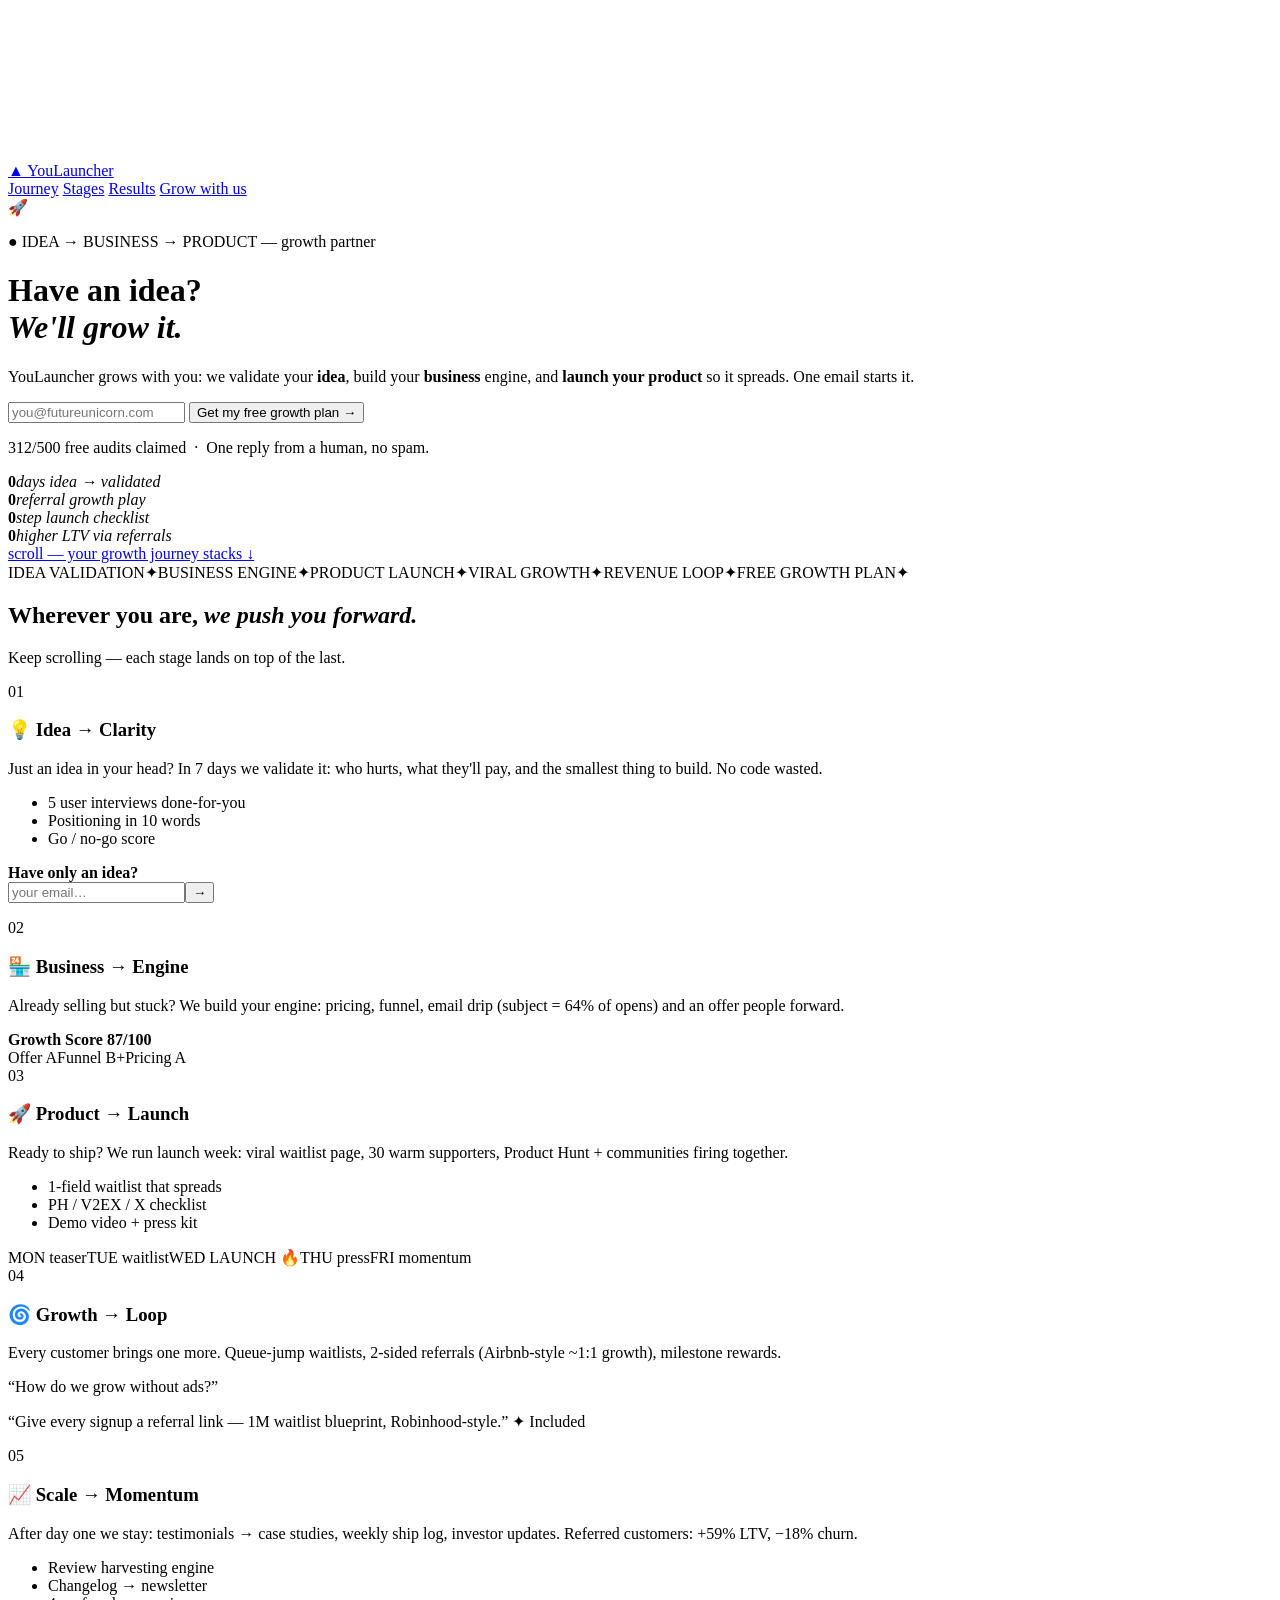
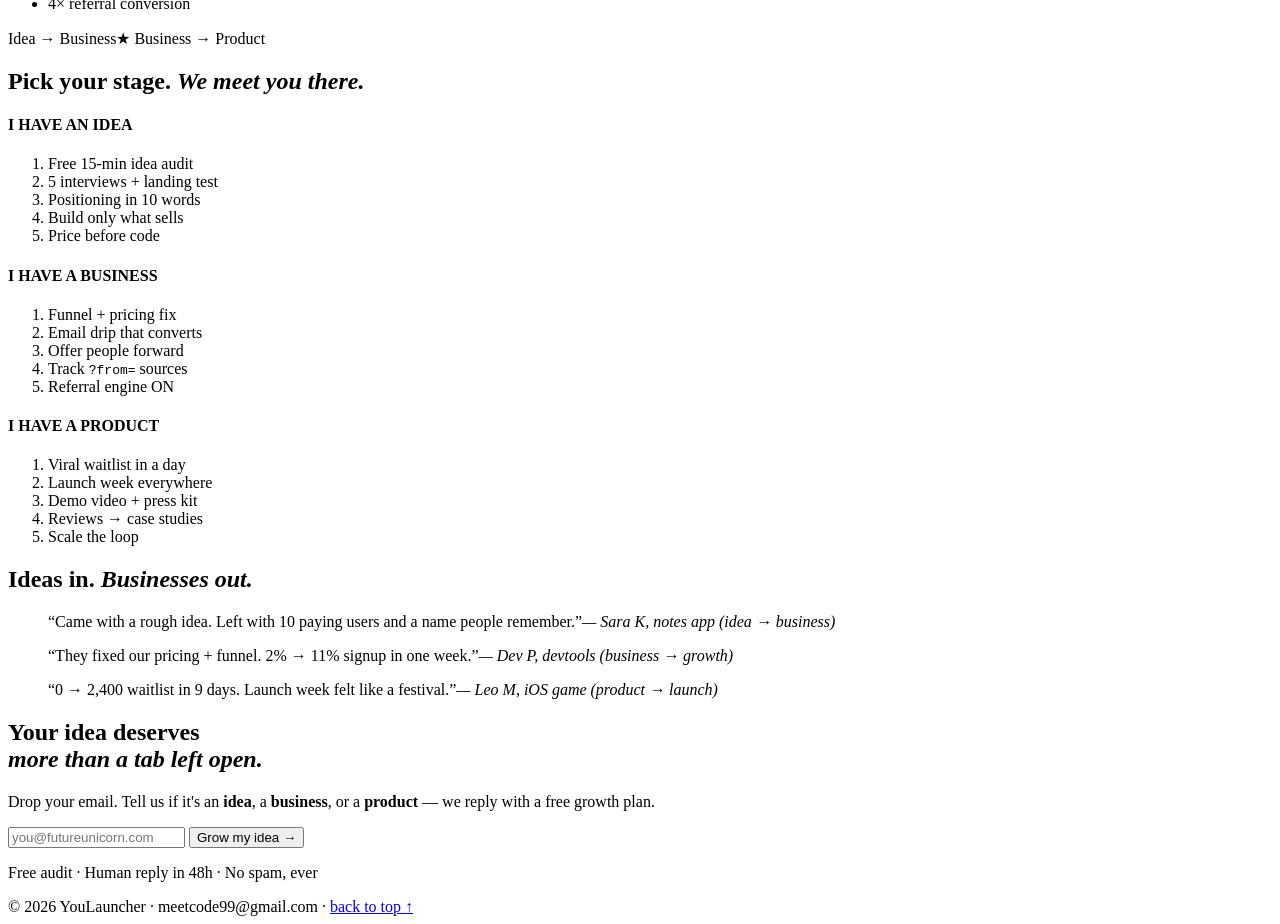
==== index.html @ 951dd576 "Add site structure: growth-partner landing (idea-business-product, stacking deck, email capture)" ====
<!DOCTYPE html>
<html lang="en">
<head>
<meta charset="UTF-8" />
<meta name="viewport" content="width=device-width, initial-scale=1.0" />
<title>YouLauncher — We Grow Ideas Into Businesses</title>
<meta name="description" content="Have an idea, a business, or a product? YouLauncher is your growth partner — we validate ideas, build business engines, and launch products that spread." />
<link rel="preconnect" href="https://fonts.googleapis.com">
<link href="https://fonts.googleapis.com/css2?family=Space+Grotesk:wght@400;500;600;700&family=Inter:wght@400;500;600&display=swap" rel="stylesheet">
<link rel="stylesheet" href="style.css" />
</head>
<body>

<div class="progress" id="progress"></div>
<div class="glow" id="glow"></div>
<canvas id="confetti"></canvas>

<!-- NAV -->
<nav id="nav">
  <a class="logo" href="#top">▲ You<span>Launcher</span></a>
  <div class="nav-links">
    <a href="#deck">Journey</a>
    <a href="#playbook">Stages</a>
    <a href="#proof">Results</a>
    <a href="#join" class="btn small">Grow with us</a>
  </div>
</nav>

<!-- HERO -->
<header class="hero" id="top">
  <div class="orbit o1"></div>
  <div class="orbit o2"></div>
  <div class="rocket" id="rocket">🚀</div>

  <p class="pill">● IDEA → BUSINESS → PRODUCT — growth partner</p>
  <h1>Have an idea?<br><em>We'll grow it.</em></h1>
  <p class="sub">YouLauncher grows with you: we validate your <b>idea</b>, build your <b>business</b> engine, and <b>launch your product</b> so it spreads. One email starts it.</p>

  <!-- EMAIL ONLY -->
  <form class="capture" data-email-form data-source="hero">
    <input type="email" name="email" placeholder="you@futureunicorn.com" required autocomplete="email" />
    <button type="submit">Get my free growth plan →</button>
  </form>
  <p class="micro"><span id="spotCount">312</span>/500 free audits claimed &nbsp;·&nbsp; One reply from a human, no spam.</p>
  <p class="form-msg" data-form-msg></p>

  <div class="stats">
    <div><b data-count="7">0</b><i>days idea → validated</i></div>
    <div><b data-count="3900" data-suffix="%">0</b><i>referral growth play</i></div>
    <div><b data-count="44">0</b><i>step launch checklist</i></div>
    <div><b data-count="59" data-suffix="%">0</b><i>higher LTV via referrals</i></div>
  </div>
  <a href="#deck" class="scroll-hint">scroll — your growth journey stacks ↓</a>
</header>

<!-- MARQUEE -->
<div class="marquee"><div class="track" id="marqueeTrack">
  <span>IDEA VALIDATION</span><span>✦</span><span>BUSINESS ENGINE</span><span>✦</span><span>PRODUCT LAUNCH</span><span>✦</span><span>VIRAL GROWTH</span><span>✦</span><span>REVENUE LOOP</span><span>✦</span><span>FREE GROWTH PLAN</span><span>✦</span>
</div></div>

<!-- STACKING DECK -->
<main class="deck-wrap" id="deck">
  <h2 class="section-title">Wherever you are, <em>we push you forward.</em></h2>
  <p class="section-sub">Keep scrolling — each stage lands on top of the last.</p>

  <section class="deck">

    <article class="card c1">
      <span class="num">01</span>
      <div><h3>💡 Idea → Clarity</h3>
      <p>Just an idea in your head? In 7 days we validate it: who hurts, what they'll pay, and the smallest thing to build. No code wasted.</p>
      <ul><li>5 user interviews done-for-you</li><li>Positioning in 10 words</li><li>Go / no-go score</li></ul></div>
      <div class="demo mini-form"><b>Have only an idea?</b><form data-email-form data-source="card-idea"><input type="email" placeholder="your email…" required><button>→</button></form><p data-form-msg></p></div>
    </article>

    <article class="card c2">
      <span class="num">02</span>
      <div><h3>🏪 Business → Engine</h3>
      <p>Already selling but stuck? We build your engine: pricing, funnel, email drip (subject = 64% of opens) and an offer people forward.</p>
      <div class="scorebar"><div class="fill" data-score="87"></div><b>Growth Score 87/100</b></div></div>
      <div class="tagrow"><span>Offer A</span><span>Funnel B+</span><span>Pricing A</span></div>
    </article>

    <article class="card c3">
      <span class="num">03</span>
      <div><h3>🚀 Product → Launch</h3>
      <p>Ready to ship? We run launch week: viral waitlist page, 30 warm supporters, Product Hunt + communities firing together.</p>
      <ul><li>1-field waitlist that spreads</li><li>PH / V2EX / X checklist</li><li>Demo video + press kit</li></ul></div>
      <div class="cal"><span>MON teaser</span><span>TUE waitlist</span><span class="hot">WED LAUNCH 🔥</span><span>THU press</span><span>FRI momentum</span></div>
    </article>

    <article class="card c4">
      <span class="num">04</span>
      <div><h3>🌀 Growth → Loop</h3>
      <p>Every customer brings one more. Queue-jump waitlists, 2-sided referrals (Airbnb-style ~1:1 growth), milestone rewards.</p>
      <div class="chat"><p class="q">“How do we grow without ads?”</p><p class="a">“Give every signup a referral link — 1M waitlist blueprint, Robinhood-style.” ✦ Included</p></div></div>
    </article>

    <article class="card c5">
      <span class="num">05</span>
      <div><h3>📈 Scale → Momentum</h3>
      <p>After day one we stay: testimonials → case studies, weekly ship log, investor updates. Referred customers: +59% LTV, −18% churn.</p>
      <ul><li>Review harvesting engine</li><li>Changelog → newsletter</li><li>4× referral conversion</li></ul></div>
      <div class="badges"><span>Idea → Business</span><span>★ Business → Product</span></div>
    </article>

  </section>
</main>

<!-- PLAYBOOK -->
<section class="playbook" id="playbook">
  <h2 class="section-title">Pick your stage. <em>We meet you there.</em></h2>
  <div class="cols">
    <div class="col reveal"><h4>I HAVE AN IDEA</h4><ol><li>Free 15-min idea audit</li><li>5 interviews + landing test</li><li>Positioning in 10 words</li><li>Build only what sells</li><li>Price before code</li></ol></div>
    <div class="col reveal"><h4>I HAVE A BUSINESS</h4><ol><li>Funnel + pricing fix</li><li>Email drip that converts</li><li>Offer people forward</li><li>Track <code>?from=</code> sources</li><li>Referral engine ON</li></ol></div>
    <div class="col reveal"><h4>I HAVE A PRODUCT</h4><ol><li>Viral waitlist in a day</li><li>Launch week everywhere</li><li>Demo video + press kit</li><li>Reviews → case studies</li><li>Scale the loop</li></ol></div>
  </div>
</section>

<!-- PROOF -->
<section class="proof" id="proof">
  <h2 class="section-title">Ideas in. <em>Businesses out.</em></h2>
  <div class="quotes">
    <blockquote class="reveal">“Came with a rough idea. Left with 10 paying users and a name people remember.”<cite>— Sara K, notes app (idea → business)</cite></blockquote>
    <blockquote class="reveal">“They fixed our pricing + funnel. 2% → 11% signup in one week.”<cite>— Dev P, devtools (business → growth)</cite></blockquote>
    <blockquote class="reveal">“0 → 2,400 waitlist in 9 days. Launch week felt like a festival.”<cite>— Leo M, iOS game (product → launch)</cite></blockquote>
  </div>
</section>

<!-- FINAL CTA : EMAIL ONLY -->
<section class="final" id="join">
  <div class="final-card">
    <h2>Your idea deserves<br><em>more than a tab left open.</em></h2>
    <p>Drop your email. Tell us if it's an <b>idea</b>, a <b>business</b>, or a <b>product</b> — we reply with a free growth plan.</p>
    <form class="capture big" data-email-form data-source="final">
      <input type="email" name="email" placeholder="you@futureunicorn.com" required autocomplete="email" />
      <button type="submit">Grow my idea →</button>
    </form>
    <p class="form-msg" data-form-msg></p>
    <p class="micro">Free audit · Human reply in 48h · No spam, ever</p>
    <div class="refbox" id="refbox" hidden>
      <p>🎉 You're <b id="refPos">#313</b> in line. Skip ahead:</p>
      <code id="refLink">youlauncher.github.io/?ref=you</code>
      <button id="copyRef" type="button">Copy referral link</button>
    </div>
  </div>
  <footer>© 2026 YouLauncher · meetcode99@gmail.com · <a href="#top">back to top ↑</a></footer>
</section>

<script src="script.js"></script>
</body>
</html>
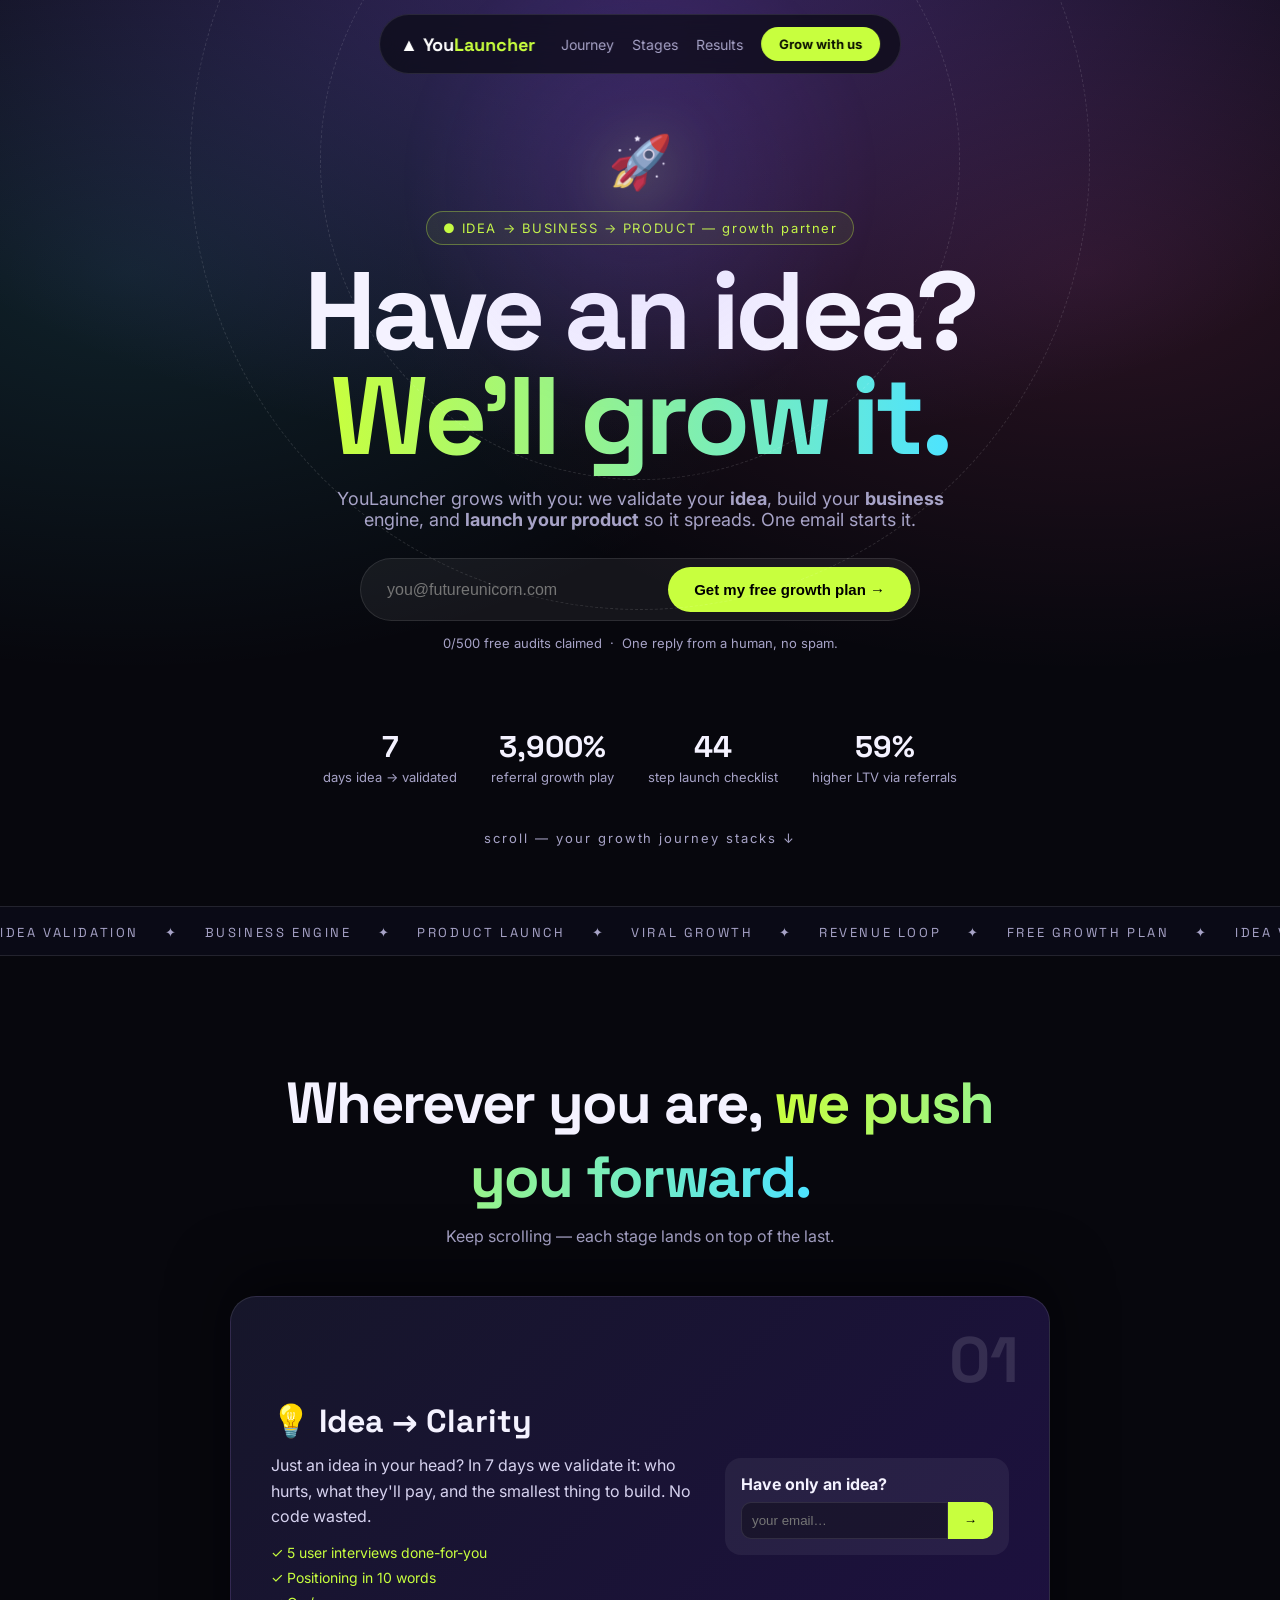
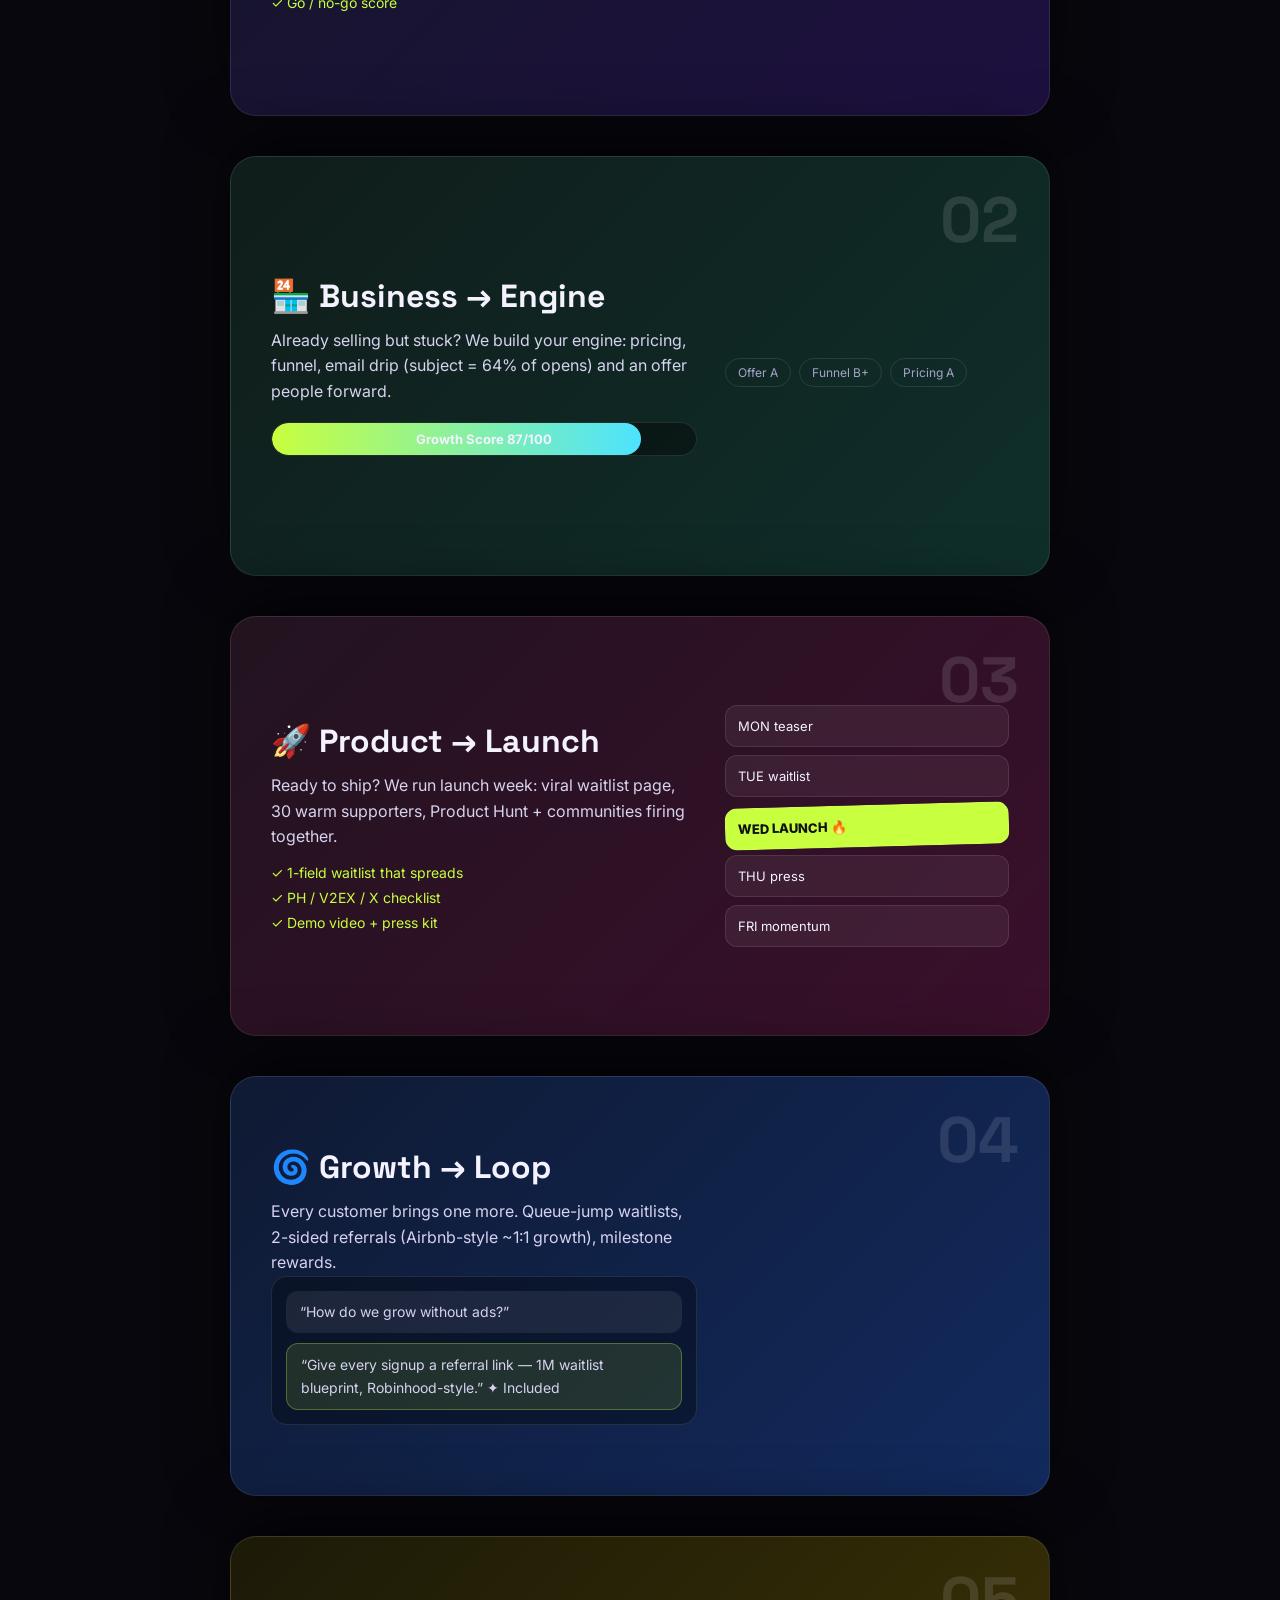
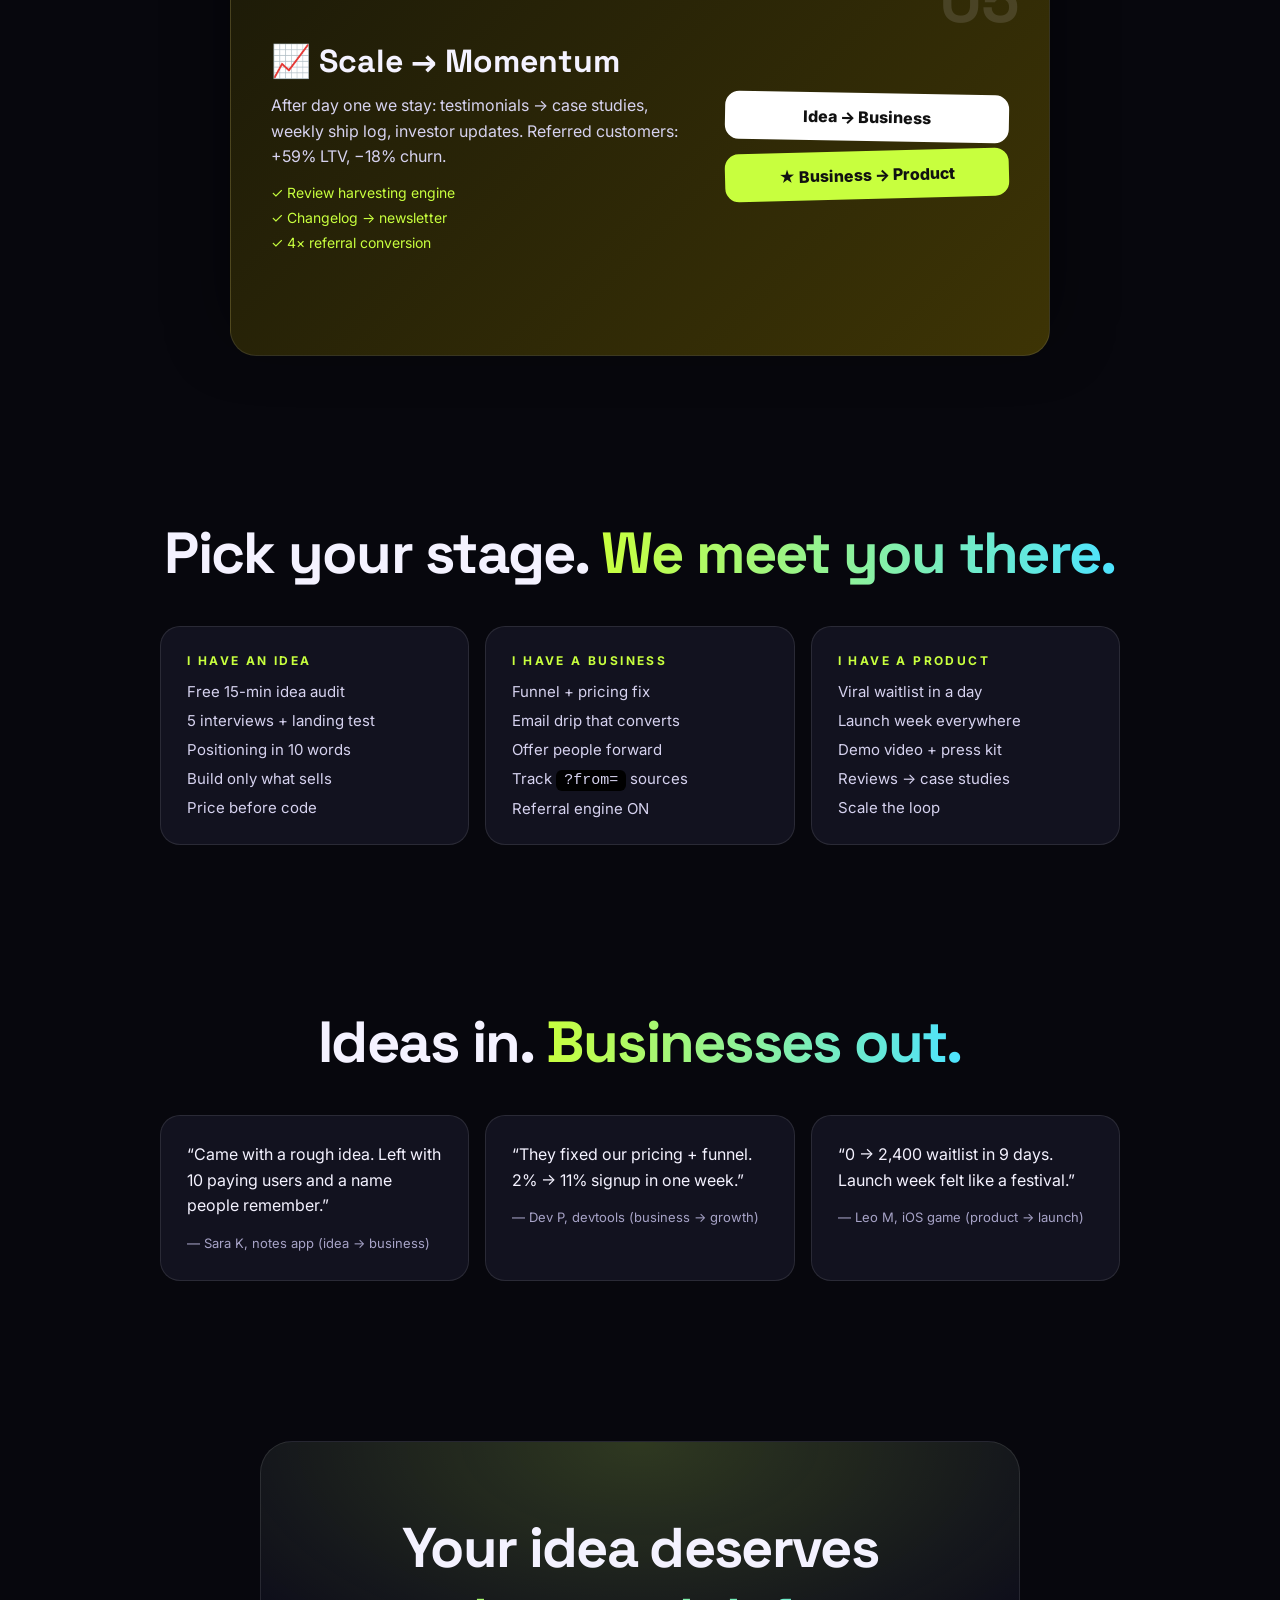
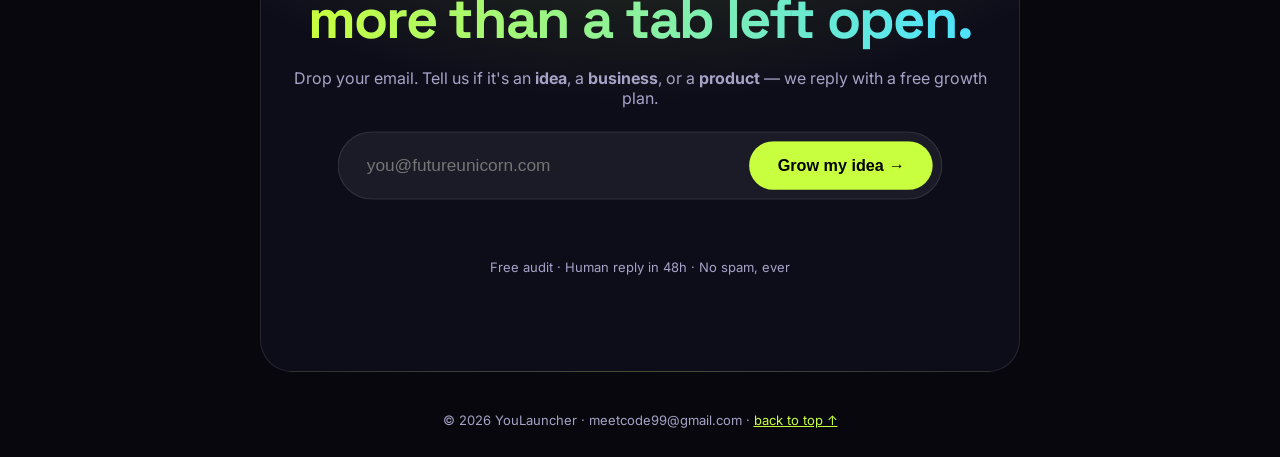
==== commit 83a3661d: "Zero the counter placeholders in markup" ====
--- a/index.html
+++ b/index.html
@@ -41,7 +41,7 @@
     <input type="email" name="email" placeholder="you@futureunicorn.com" required autocomplete="email" />
     <button type="submit">Get my free growth plan →</button>
   </form>
-  <p class="micro"><span id="spotCount">312</span>/500 free audits claimed &nbsp;·&nbsp; One reply from a human, no spam.</p>
+  <p class="micro"><span id="spotCount">0</span>/500 free audits claimed &nbsp;·&nbsp; One reply from a human, no spam.</p>
   <p class="form-msg" data-form-msg></p>
 
   <div class="stats">
@@ -139,7 +139,7 @@
     <p class="form-msg" data-form-msg></p>
     <p class="micro">Free audit · Human reply in 48h · No spam, ever</p>
     <div class="refbox" id="refbox" hidden>
-      <p>🎉 You're <b id="refPos">#313</b> in line. Skip ahead:</p>
+      <p>🎉 You're <b id="refPos">#1</b> in line. Skip ahead:</p>
       <code id="refLink">youlauncher.github.io/?ref=you</code>
       <button id="copyRef" type="button">Copy referral link</button>
     </div>
--- a/style.css
+++ b/style.css
@@ -0,0 +1,127 @@
+:root{
+  --bg:#07070d; --bg2:#0d0d1a; --card:#12121f;
+  --ink:#f4f2ff; --mut:#a7a3c7;
+  --lime:#c8ff3e; --vio:#8b5cf6; --pink:#ff5ca8; --cyan:#4de3ff;
+  --line:rgba(255,255,255,.1);
+  --r:26px;
+}
+*{margin:0;padding:0;box-sizing:border-box}
+html{scroll-behavior:smooth}
+body{background:var(--bg);color:var(--ink);font-family:Inter,system-ui,sans-serif;overflow-x:hidden}
+h1,h2,h3,.logo{font-family:"Space Grotesk",sans-serif}
+em{font-style:normal;background:linear-gradient(90deg,var(--lime),var(--cyan));-webkit-background-clip:text;background-clip:text;color:transparent}
+
+/* progress + glow + confetti */
+.progress{position:fixed;top:0;left:0;height:3px;width:0;background:linear-gradient(90deg,var(--lime),var(--cyan),var(--pink));z-index:99}
+.glow{position:fixed;width:520px;height:520px;border-radius:50%;pointer-events:none;z-index:1;
+  background:radial-gradient(circle,rgba(139,92,246,.16),transparent 65%);transform:translate(-50%,-50%);left:50%;top:20%}
+#confetti{position:fixed;inset:0;pointer-events:none;z-index:98}
+
+/* nav */
+nav{position:fixed;top:14px;left:50%;transform:translateX(-50%);z-index:50;display:flex;gap:26px;align-items:center;
+  padding:12px 20px;background:rgba(10,10,20,.72);border:1px solid var(--line);border-radius:100px;backdrop-filter:blur(14px)}
+.logo{color:#fff;text-decoration:none;font-weight:700;font-size:18px}.logo span{color:var(--lime)}
+.nav-links{display:flex;gap:18px;align-items:center}
+.nav-links a{color:var(--mut);text-decoration:none;font-size:14px}.nav-links a:hover{color:#fff}
+.btn{background:var(--lime);color:#0a0f00!important;font-weight:700;padding:9px 18px;border-radius:100px;text-decoration:none}
+.btn.small{font-size:13px}
+
+/* hero */
+.hero{min-height:100vh;display:flex;flex-direction:column;align-items:center;justify-content:center;text-align:center;
+  padding:130px 22px 60px;position:relative;
+  background:radial-gradient(900px 500px at 50% -5%,rgba(139,92,246,.35),transparent),
+             radial-gradient(700px 400px at 85% 30%,rgba(255,92,168,.14),transparent),
+             radial-gradient(700px 400px at 10% 30%,rgba(77,227,255,.12),transparent)}
+.orbit{position:absolute;border:1px dashed rgba(255,255,255,.12);border-radius:50%;animation:spin 30s linear infinite}
+.o1{width:640px;height:640px;top:-160px}.o2{width:900px;height:900px;top:-290px;animation-duration:55s}
+@keyframes spin{to{transform:rotate(360deg)}}
+.rocket{font-size:52px;animation:float 3.2s ease-in-out infinite;filter:drop-shadow(0 10px 30px rgba(200,255,62,.4))}
+@keyframes float{50%{transform:translateY(-18px) rotate(-8deg)}}
+.pill{margin:18px 0 14px;font-size:13px;letter-spacing:.12em;color:var(--lime);border:1px solid rgba(200,255,62,.35);
+  padding:8px 16px;border-radius:100px;background:rgba(200,255,62,.07)}
+h1{font-size:clamp(52px,9vw,110px);line-height:.95;letter-spacing:-.04em}
+.sub{max-width:620px;color:var(--mut);font-size:18px;margin:20px 0 28px}
+
+/* email capture */
+.capture{display:flex;gap:8px;background:rgba(255,255,255,.06);border:1px solid var(--line);padding:8px;border-radius:100px;width:min(560px,94vw)}
+.capture input{flex:1;background:transparent;border:0;outline:0;color:#fff;font-size:16px;padding:12px 18px;min-width:0}
+.capture button{background:var(--lime);border:0;border-radius:100px;padding:14px 26px;font-weight:800;font-size:15px;cursor:pointer;transition:.2s;white-space:nowrap}
+.capture button:hover{transform:translateY(-2px) scale(1.02);box-shadow:0 12px 40px rgba(200,255,62,.35)}
+.capture.big{transform:scale(1.08)}
+.micro{color:var(--mut);font-size:13px;margin-top:14px}
+.form-msg{min-height:22px;font-size:14px;margin-top:10px;color:var(--lime)}
+.form-msg.err{color:#ff7b7b}
+
+.stats{display:flex;gap:34px;margin-top:44px;flex-wrap:wrap;justify-content:center}
+.stats b{display:block;font-size:30px;font-family:"Space Grotesk"}.stats i{color:var(--mut);font-style:normal;font-size:13px}
+.scroll-hint{margin-top:44px;color:var(--mut);font-size:13px;text-decoration:none;letter-spacing:.15em;animation:bob 2s infinite}
+@keyframes bob{50%{transform:translateY(6px)}}
+
+/* marquee */
+.marquee{border-block:1px solid var(--line);overflow:hidden;padding:14px 0;background:#0a0a16;white-space:nowrap}
+.track{display:inline-flex;gap:26px;animation:slide 22s linear infinite;font-family:"Space Grotesk";letter-spacing:.2em;font-size:13px;color:var(--mut)}
+@keyframes slide{to{transform:translateX(-50%)}}
+
+/* stacking deck — THE effect */
+.deck-wrap{padding:110px 20px 40px;max-width:860px;margin:auto}
+.section-title{font-size:clamp(34px,5vw,58px);text-align:center;letter-spacing:-.03em}
+.section-sub{text-align:center;color:var(--mut);margin:12px 0 50px}
+.deck{display:grid;gap:0}
+.card{position:sticky;top:90px;min-height:420px;border-radius:var(--r);padding:44px 40px;margin-bottom:40px;
+  border:1px solid var(--line);display:grid;grid-template-columns:1.2fr .8fr;gap:28px;align-items:center;
+  box-shadow:0 -20px 60px rgba(0,0,0,.5);transform-origin:center top}
+.c1{background:linear-gradient(135deg,#16162a,#1d1040)}
+.c2{background:linear-gradient(135deg,#101d1a,#0f2f2b)}
+.c3{background:linear-gradient(135deg,#22131f,#3a0f2b)}
+.c4{background:linear-gradient(135deg,#0f1a33,#122a5e)}
+.c5{background:linear-gradient(135deg,#1c1a08,#3d3405)}
+.num{position:absolute;top:22px;right:30px;font-size:64px;font-weight:700;opacity:.12;font-family:"Space Grotesk"}
+.card h3{font-size:32px;margin-bottom:12px}
+.card p{color:#d6d2ef;line-height:1.6}
+.card ul{margin-top:14px;list-style:none;display:grid;gap:8px;color:var(--lime);font-size:14px}
+.card ul li::before{content:"✓ "}
+.mini-form{background:rgba(255,255,255,.06);border-radius:16px;padding:16px}
+.mini-form form{display:flex;margin-top:8px}.mini-form input{flex:1;background:#00000055;border:1px solid var(--line);border-radius:10px 0 0 10px;color:#fff;padding:10px;min-width:0}
+.mini-form button{background:var(--lime);border:0;border-radius:0 10px 10px 0;padding:10px 16px;font-weight:800;cursor:pointer}
+.scorebar{background:#00000060;border-radius:100px;height:34px;position:relative;margin-top:18px;overflow:hidden;border:1px solid var(--line)}
+.scorebar .fill{height:100%;width:0;background:linear-gradient(90deg,var(--lime),var(--cyan));border-radius:100px;transition:width 1.4s cubic-bezier(.2,.8,.2,1)}
+.scorebar b{position:absolute;inset:0;display:grid;place-items:center;font-size:13px}
+.tagrow{display:flex;gap:8px;margin-top:12px;flex-wrap:wrap}.tagrow span{font-size:12px;border:1px solid var(--line);padding:6px 12px;border-radius:100px;color:var(--mut)}
+.cal{display:grid;gap:8px}.cal span{background:rgba(255,255,255,.06);border:1px solid var(--line);padding:12px;border-radius:12px;font-size:13px}
+.cal .hot{background:var(--lime);color:#111;font-weight:800;transform:rotate(-1.5deg)}
+.chat{background:#00000055;border:1px solid var(--line);border-radius:16px;padding:14px;display:grid;gap:10px}
+.chat .q{background:rgba(255,255,255,.08);padding:10px 14px;border-radius:12px;font-size:14px}
+.chat .a{background:rgba(200,255,62,.12);border:1px solid rgba(200,255,62,.3);padding:10px 14px;border-radius:12px;font-size:14px}
+.badges{display:grid;gap:10px}.badges span{background:#fff;color:#111;font-weight:800;padding:14px;border-radius:14px;text-align:center;transform:rotate(1deg)}
+.badges span:last-child{transform:rotate(-1.5deg);background:var(--lime)}
+
+/* playbook / proof / final */
+.playbook,.proof{max-width:1000px;margin:auto;padding:80px 20px}
+.cols{display:grid;grid-template-columns:repeat(3,1fr);gap:16px;margin-top:36px}
+.col{background:var(--card);border:1px solid var(--line);border-radius:20px;padding:26px}
+.col h4{color:var(--lime);letter-spacing:.2em;font-size:12px;margin-bottom:14px}
+.col ol{list-style:none;display:grid;gap:10px;color:#d6d2ef;font-size:15px}
+.col code{background:#000;padding:2px 8px;border-radius:6px}
+.quotes{display:grid;grid-template-columns:repeat(3,1fr);gap:16px;margin-top:36px}
+blockquote{background:var(--card);border:1px solid var(--line);border-radius:20px;padding:26px;font-size:16px;line-height:1.6}
+blockquote cite{display:block;margin-top:14px;color:var(--mut);font-size:13px;font-style:normal}
+.final{padding:80px 20px 30px;display:grid;place-items:center}
+.final-card{width:min(760px,94vw);text-align:center;background:radial-gradient(500px 260px at 50% 0%,rgba(200,255,62,.18),transparent),var(--bg2);
+  border:1px solid var(--line);border-radius:32px;padding:70px 30px}
+.final-card h2{font-size:clamp(34px,5vw,56px);letter-spacing:-.03em}
+.final-card>p{color:var(--mut);margin:14px 0 26px}
+.final-card .capture{margin:auto}
+.refbox{margin:22px auto 0;background:rgba(200,255,62,.08);border:1px dashed rgba(200,255,62,.5);border-radius:16px;padding:18px;max-width:480px}
+.refbox code{display:block;background:#000;color:var(--lime);padding:10px;border-radius:10px;margin:10px 0;font-size:13px}
+.refbox button{background:#fff;border:0;border-radius:100px;padding:10px 20px;font-weight:700;cursor:pointer}
+footer{margin-top:40px;color:var(--mut);font-size:13px}footer a{color:var(--lime)}
+
+.reveal{opacity:0;transform:translateY(26px);transition:.7s}
+.reveal.in{opacity:1;transform:none}
+
+@media(max-width:760px){
+  .card{grid-template-columns:1fr;padding:32px 24px;top:76px;min-height:0}
+  .cols,.quotes{grid-template-columns:1fr}
+  nav{width:94vw;justify-content:space-between}.nav-links a:not(.btn){display:none}
+  .capture.big{transform:none}.capture{flex-direction:column;border-radius:22px}.capture button{width:100%}
+}
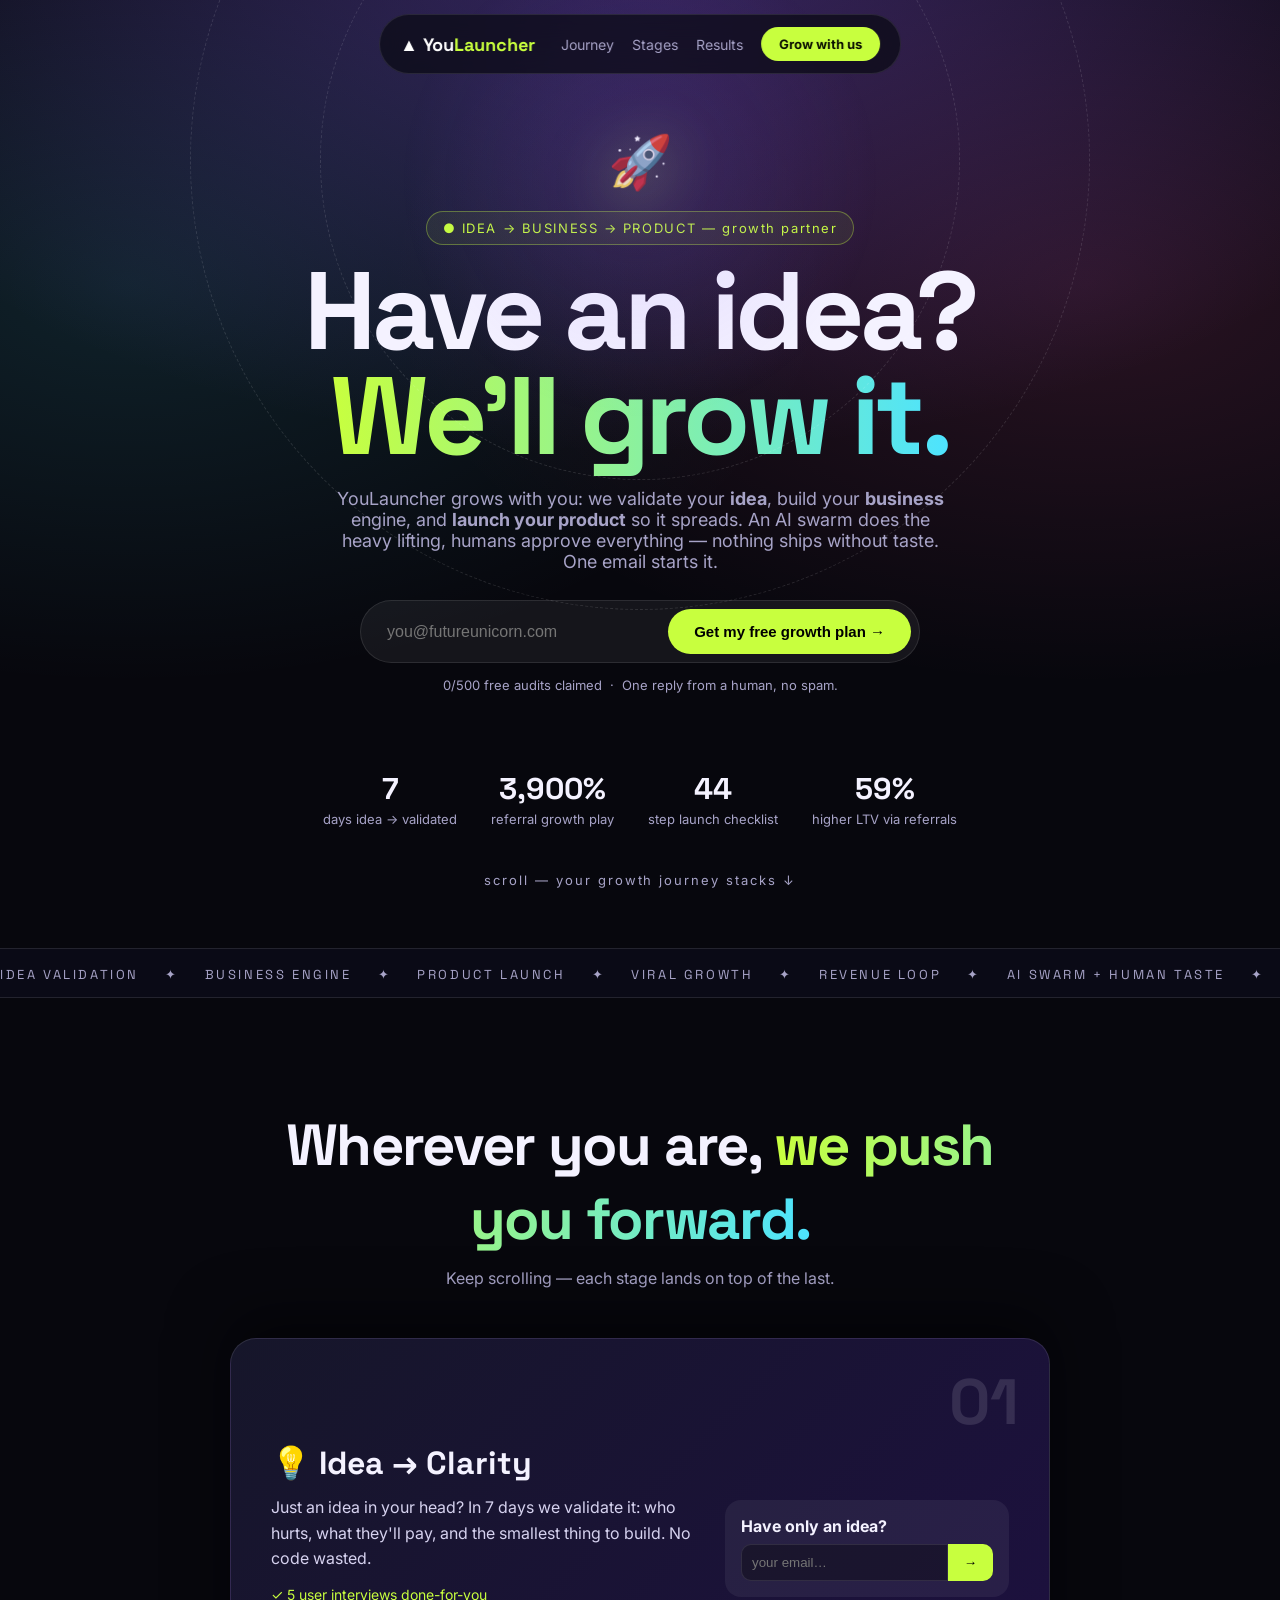
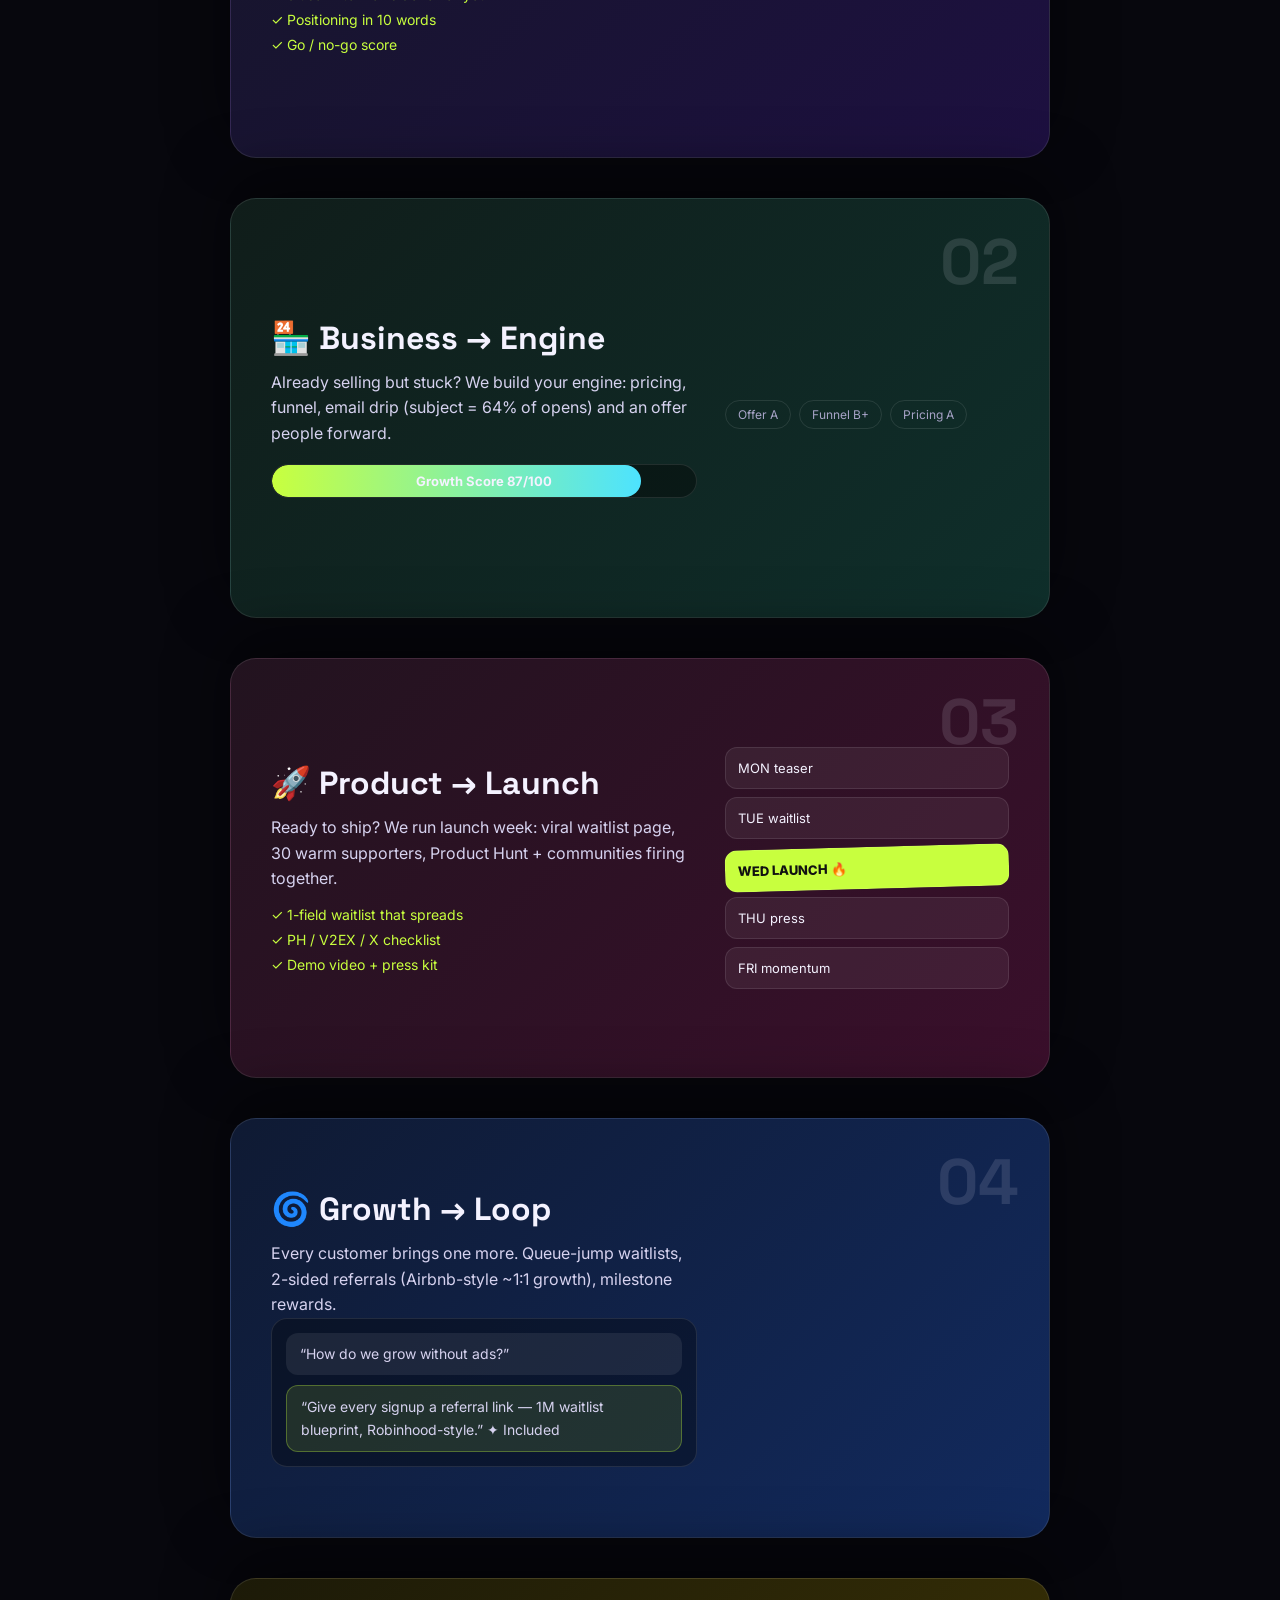
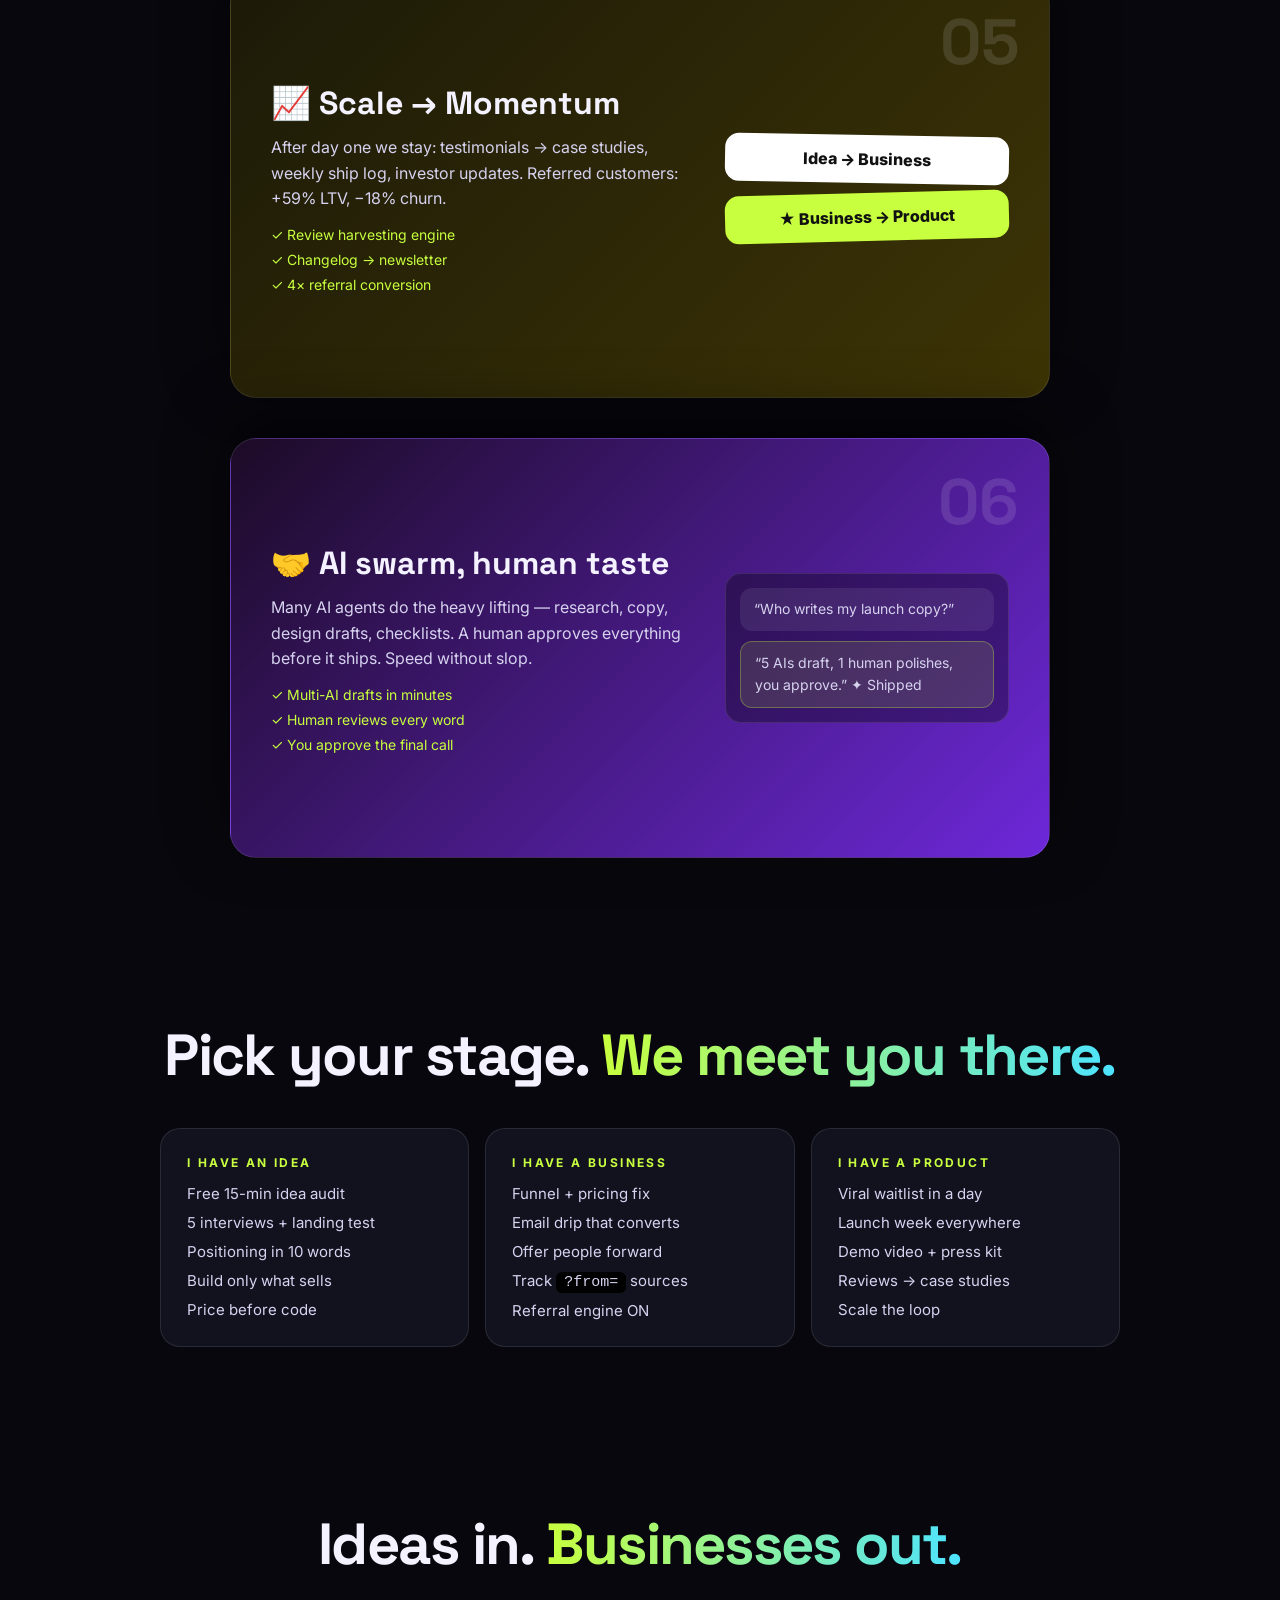
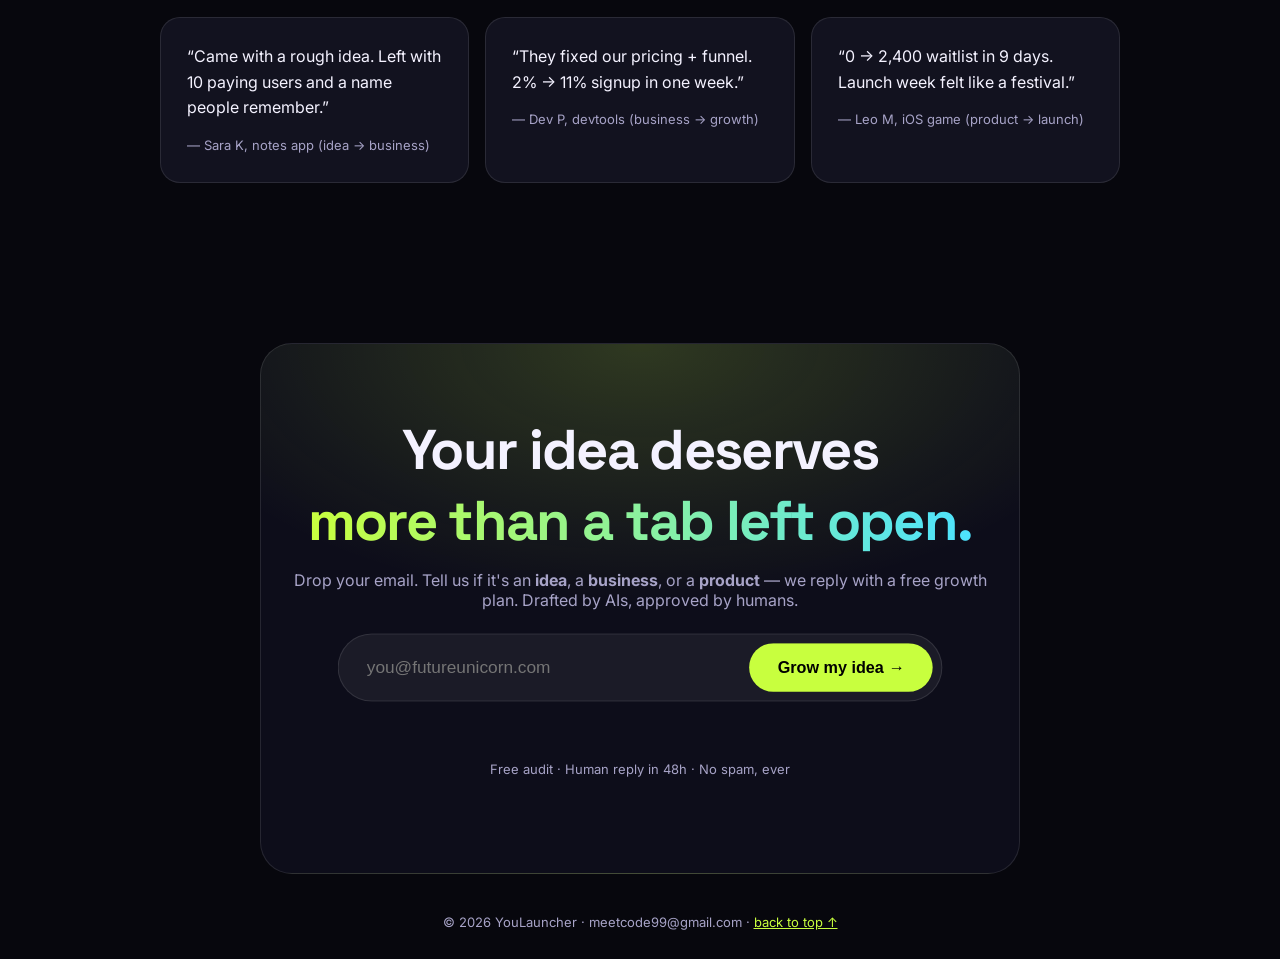
==== commit dd55aae6: "Market the AI-swarm plus human-in-loop way of working" ====
--- a/index.html
+++ b/index.html
@@ -34,7 +34,7 @@
 
   <p class="pill">● IDEA → BUSINESS → PRODUCT — growth partner</p>
   <h1>Have an idea?<br><em>We'll grow it.</em></h1>
-  <p class="sub">YouLauncher grows with you: we validate your <b>idea</b>, build your <b>business</b> engine, and <b>launch your product</b> so it spreads. One email starts it.</p>
+  <p class="sub">YouLauncher grows with you: we validate your <b>idea</b>, build your <b>business</b> engine, and <b>launch your product</b> so it spreads. An AI swarm does the heavy lifting, humans approve everything — nothing ships without taste. One email starts it.</p>
 
   <!-- EMAIL ONLY -->
   <form class="capture" data-email-form data-source="hero">
@@ -55,7 +55,7 @@
 
 <!-- MARQUEE -->
 <div class="marquee"><div class="track" id="marqueeTrack">
-  <span>IDEA VALIDATION</span><span>✦</span><span>BUSINESS ENGINE</span><span>✦</span><span>PRODUCT LAUNCH</span><span>✦</span><span>VIRAL GROWTH</span><span>✦</span><span>REVENUE LOOP</span><span>✦</span><span>FREE GROWTH PLAN</span><span>✦</span>
+  <span>IDEA VALIDATION</span><span>✦</span><span>BUSINESS ENGINE</span><span>✦</span><span>PRODUCT LAUNCH</span><span>✦</span><span>VIRAL GROWTH</span><span>✦</span><span>REVENUE LOOP</span><span>✦</span><span>AI SWARM + HUMAN TASTE</span><span>✦</span><span>FREE GROWTH PLAN</span><span>✦</span>
 </div></div>
 
 <!-- STACKING DECK -->
@@ -104,6 +104,14 @@
       <div class="badges"><span>Idea → Business</span><span>★ Business → Product</span></div>
     </article>
 
+    <article class="card c6">
+      <span class="num">06</span>
+      <div><h3>🤝 AI swarm, human taste</h3>
+      <p>Many AI agents do the heavy lifting — research, copy, design drafts, checklists. A human approves everything before it ships. Speed without slop.</p>
+      <ul><li>Multi-AI drafts in minutes</li><li>Human reviews every word</li><li>You approve the final call</li></ul></div>
+      <div class="chat"><p class="q">“Who writes my launch copy?”</p><p class="a">“5 AIs draft, 1 human polishes, you approve.” ✦ Shipped</p></div>
+    </article>
+
   </section>
 </main>
 
@@ -131,7 +139,7 @@
 <section class="final" id="join">
   <div class="final-card">
     <h2>Your idea deserves<br><em>more than a tab left open.</em></h2>
-    <p>Drop your email. Tell us if it's an <b>idea</b>, a <b>business</b>, or a <b>product</b> — we reply with a free growth plan.</p>
+    <p>Drop your email. Tell us if it's an <b>idea</b>, a <b>business</b>, or a <b>product</b> — we reply with a free growth plan. Drafted by AIs, approved by humans.</p>
     <form class="capture big" data-email-form data-source="final">
       <input type="email" name="email" placeholder="you@futureunicorn.com" required autocomplete="email" />
       <button type="submit">Grow my idea →</button>
--- a/style.css
+++ b/style.css
@@ -75,6 +75,7 @@
 .c3{background:linear-gradient(135deg,#22131f,#3a0f2b)}
 .c4{background:linear-gradient(135deg,#0f1a33,#122a5e)}
 .c5{background:linear-gradient(135deg,#1c1a08,#3d3405)}
+.c6{background:linear-gradient(135deg,#1c0b26,#6d28d9)}
 .num{position:absolute;top:22px;right:30px;font-size:64px;font-weight:700;opacity:.12;font-family:"Space Grotesk"}
 .card h3{font-size:32px;margin-bottom:12px}
 .card p{color:#d6d2ef;line-height:1.6}
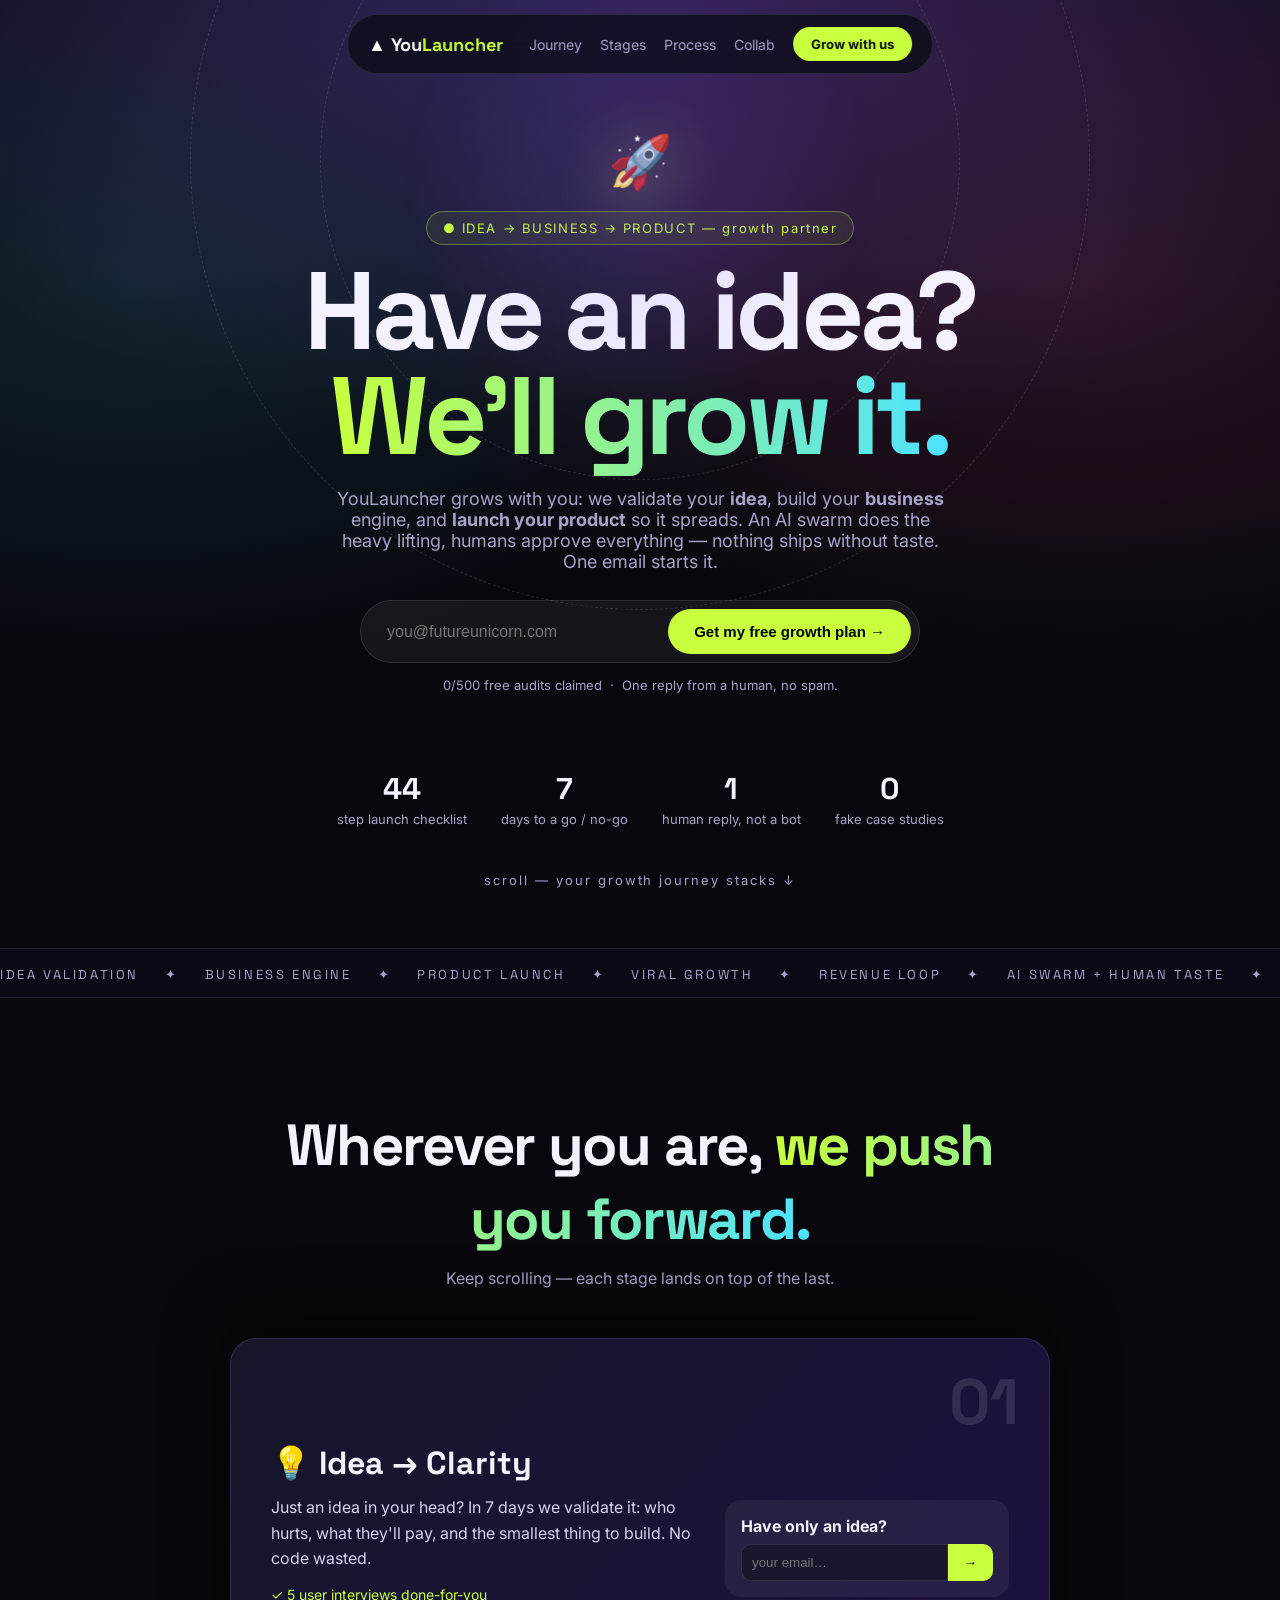
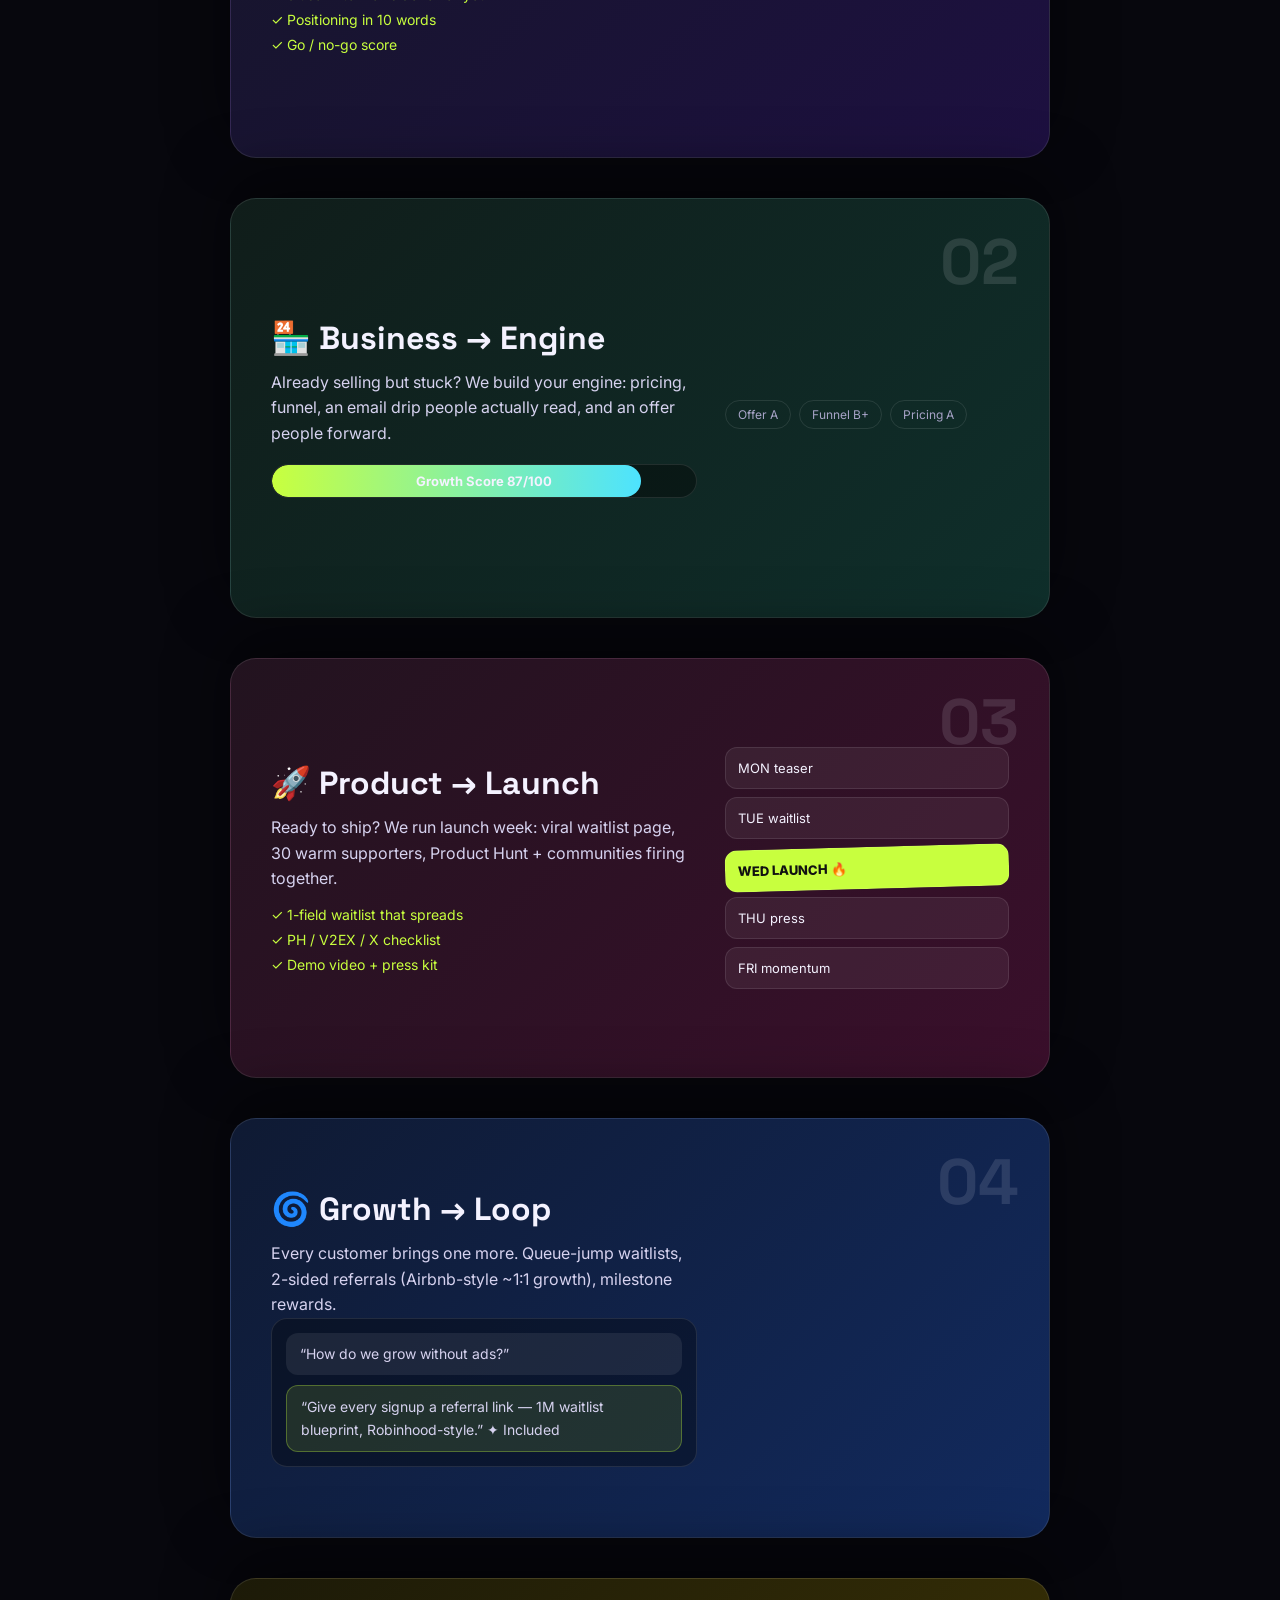
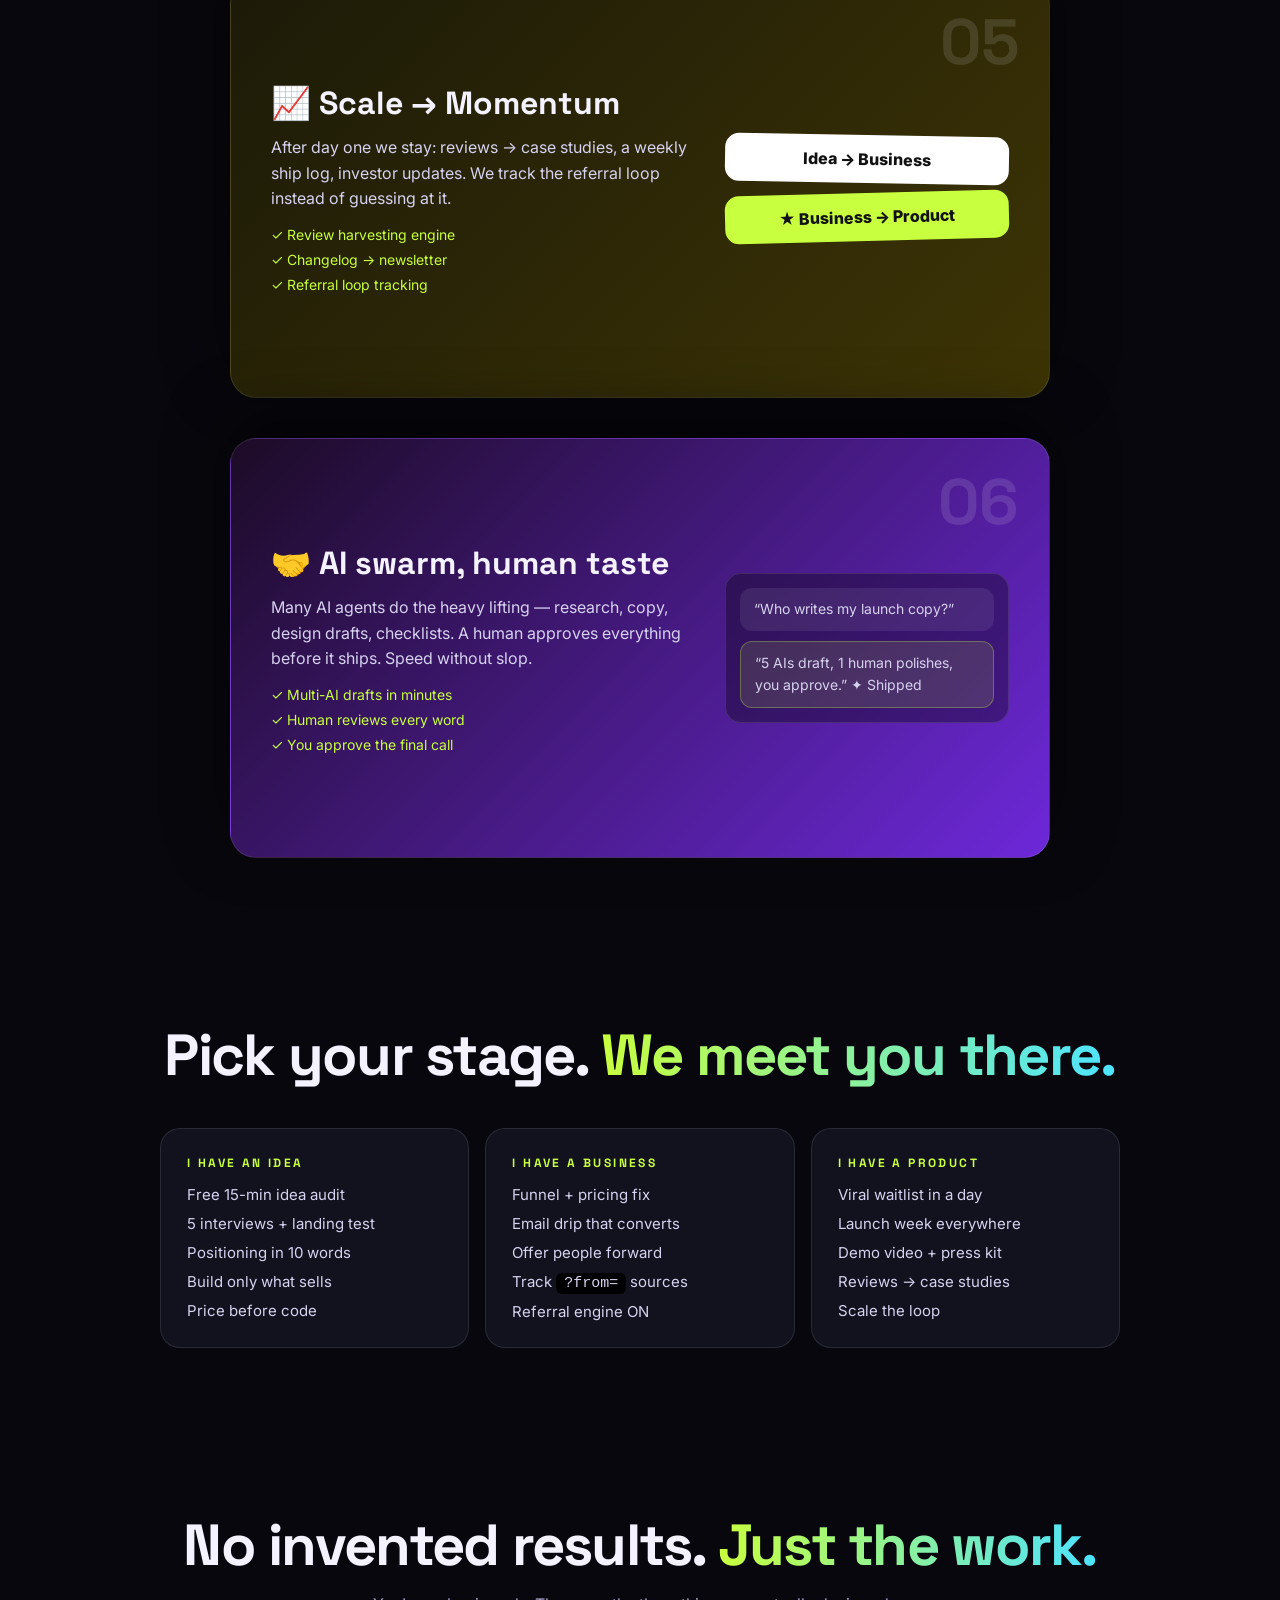
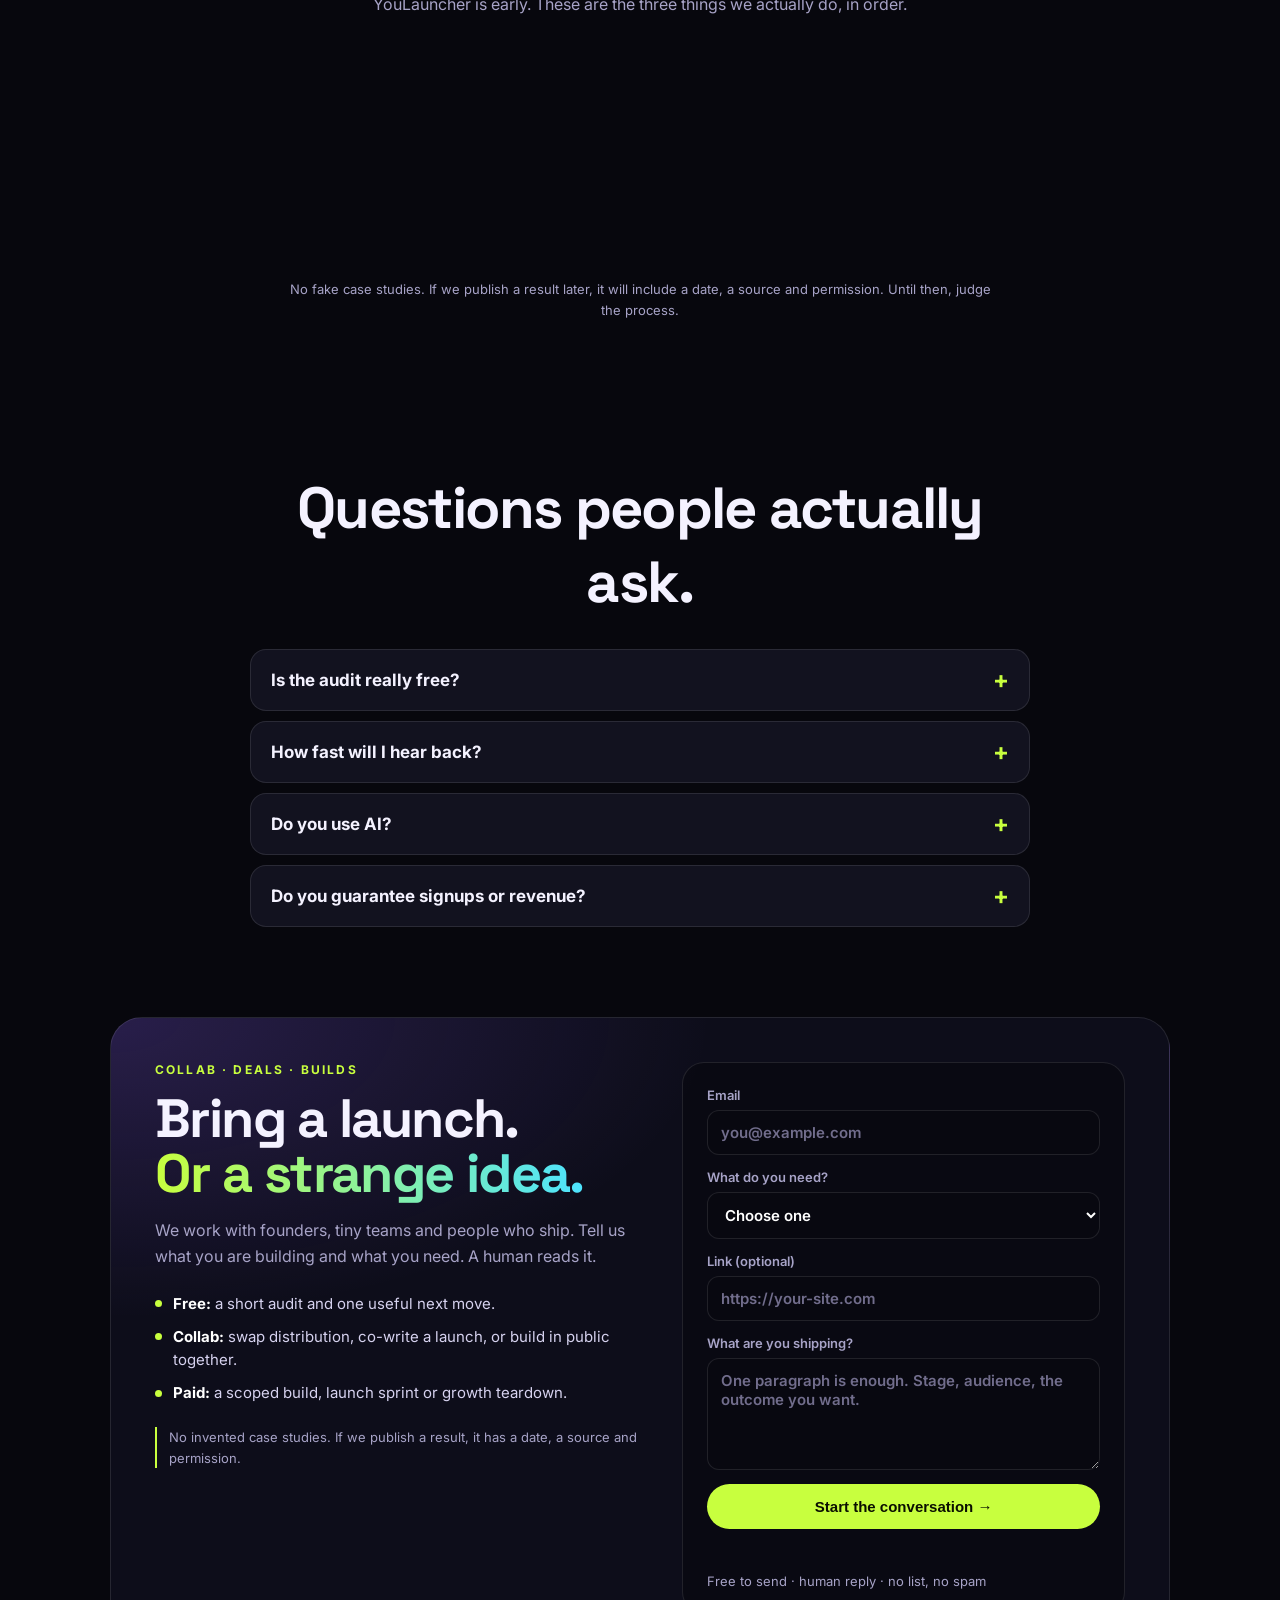
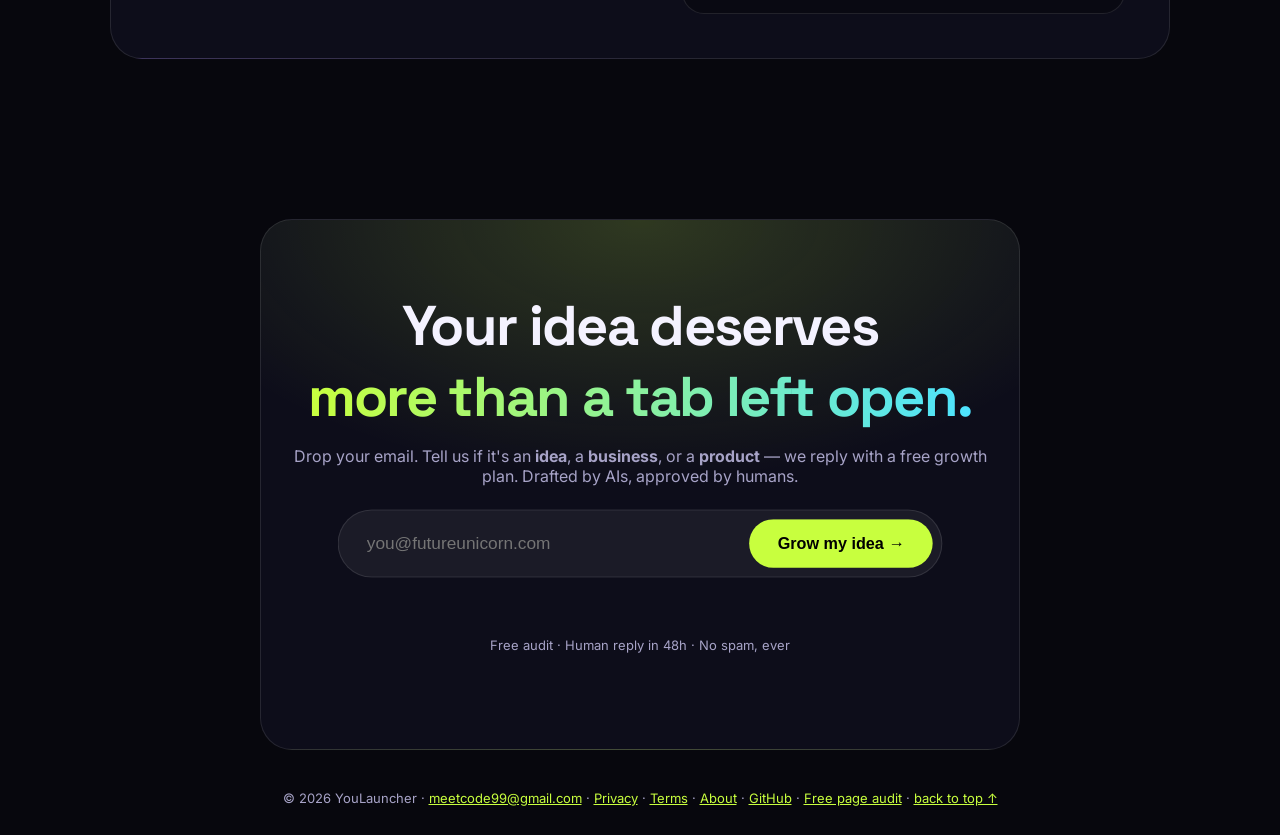
==== commit d1d40c04: "Upgrade site: real proof, free-form collab, legal pages, agent files" ====
--- a/index.html
+++ b/index.html
@@ -4,8 +4,92 @@
 <meta charset="UTF-8" />
 <meta name="viewport" content="width=device-width, initial-scale=1.0" />
 <title>YouLauncher — We Grow Ideas Into Businesses</title>
-<meta name="description" content="Have an idea, a business, or a product? YouLauncher is your growth partner — we validate ideas, build business engines, and launch products that spread." />
+<meta name="description" content="YouLauncher is a growth partner for people with an idea, a business or a product. Free launch audit, clear next steps, AI-assisted drafts approved by a human." />
+<meta name="robots" content="index,follow" />
+<meta name="theme-color" content="#07070d" />
+<link rel="canonical" href="https://fastpresspages.github.io/YouLauncher/" />
+<link rel="icon" href="favicon.svg" type="image/svg+xml" />
+
+<meta property="og:type" content="website" />
+<meta property="og:site_name" content="YouLauncher" />
+<meta property="og:title" content="YouLauncher — Have an idea? We'll grow it." />
+<meta property="og:description" content="A free growth audit and a clear next move for your idea, business or product. AI-assisted drafts, human judgment." />
+<meta property="og:url" content="https://fastpresspages.github.io/YouLauncher/" />
+<meta property="og:image" content="https://fastpresspages.github.io/YouLauncher/og.png" />
+<meta property="og:image:width" content="1200" />
+<meta property="og:image:height" content="630" />
+<meta property="og:image:alt" content="YouLauncher — have an idea? We'll grow it." />
+<meta name="twitter:card" content="summary_large_image" />
+<meta name="twitter:title" content="YouLauncher — Have an idea? We'll grow it." />
+<meta name="twitter:description" content="Free growth audit for your idea, business or product. AI-assisted drafts, human judgment." />
+<meta name="twitter:image" content="https://fastpresspages.github.io/YouLauncher/og.png" />
+<meta name="twitter:image:alt" content="YouLauncher — have an idea? We'll grow it." />
+
+<script type="application/ld+json">
+{
+  "@context": "https://schema.org",
+  "@graph": [
+    {
+      "@type": "Organization",
+      "name": "YouLauncher",
+      "url": "https://fastpresspages.github.io/YouLauncher/",
+      "email": "meetcode99@gmail.com",
+      "description": "A growth partner for people with an idea, a business or a product.",
+      "parentOrganization": {
+        "@type": "Organization",
+        "name": "FastPress Labs",
+        "url": "https://github.com/fastpresspages"
+      },
+      "sameAs": ["https://github.com/fastpresspages/YouLauncher"]
+    },
+    {
+      "@type": "WebSite",
+      "name": "YouLauncher",
+      "url": "https://fastpresspages.github.io/YouLauncher/"
+    },
+    {
+      "@type": "FAQPage",
+      "mainEntity": [
+        {
+          "@type": "Question",
+          "name": "Is the audit really free?",
+          "acceptedAnswer": {
+            "@type": "Answer",
+            "text": "Yes. The first read of your idea, business or product page is free. Paid builds and launch sprints are scoped separately and agreed in writing before work starts."
+          }
+        },
+        {
+          "@type": "Question",
+          "name": "How fast will I hear back?",
+          "acceptedAnswer": {
+            "@type": "Answer",
+            "text": "Usually within two business days. A human reads every request. If the queue is longer, the reply will say so instead of pretending a bot is a person."
+          }
+        },
+        {
+          "@type": "Question",
+          "name": "Do you use AI?",
+          "acceptedAnswer": {
+            "@type": "Answer",
+            "text": "AI assists with research, first drafts, copy options and checklists. A human reviews deliverables before they are sent. AI does not publish or contact anyone on its own."
+          }
+        },
+        {
+          "@type": "Question",
+          "name": "Do you guarantee signups or revenue?",
+          "acceptedAnswer": {
+            "@type": "Answer",
+            "text": "No. No one can honestly guarantee signups, revenue, funding or press. YouLauncher publishes process, not invented case studies, and any future result will include a date, a source and permission."
+          }
+        }
+      ]
+    }
+  ]
+}
+</script>
+
 <link rel="preconnect" href="https://fonts.googleapis.com">
+<link rel="preconnect" href="https://fonts.gstatic.com" crossorigin>
 <link href="https://fonts.googleapis.com/css2?family=Space+Grotesk:wght@400;500;600;700&family=Inter:wght@400;500;600&display=swap" rel="stylesheet">
 <link rel="stylesheet" href="style.css" />
 </head>
@@ -21,7 +105,8 @@
   <div class="nav-links">
     <a href="#deck">Journey</a>
     <a href="#playbook">Stages</a>
-    <a href="#proof">Results</a>
+    <a href="#proof">Process</a>
+    <a href="#collab">Collab</a>
     <a href="#join" class="btn small">Grow with us</a>
   </div>
 </nav>
@@ -38,17 +123,18 @@
 
   <!-- EMAIL ONLY -->
   <form class="capture" data-email-form data-source="hero">
-    <input type="email" name="email" placeholder="you@futureunicorn.com" required autocomplete="email" />
+    <input type="email" name="email" aria-label="Email address" placeholder="you@futureunicorn.com" required autocomplete="email" />
     <button type="submit">Get my free growth plan →</button>
   </form>
   <p class="micro"><span id="spotCount">0</span>/500 free audits claimed &nbsp;·&nbsp; One reply from a human, no spam.</p>
   <p class="form-msg" data-form-msg></p>
+  <p class="ref-note" id="refNote" hidden></p>
 
   <div class="stats">
-    <div><b data-count="7">0</b><i>days idea → validated</i></div>
-    <div><b data-count="3900" data-suffix="%">0</b><i>referral growth play</i></div>
     <div><b data-count="44">0</b><i>step launch checklist</i></div>
-    <div><b data-count="59" data-suffix="%">0</b><i>higher LTV via referrals</i></div>
+    <div><b data-count="7">0</b><i>days to a go / no-go</i></div>
+    <div><b data-count="1">0</b><i>human reply, not a bot</i></div>
+    <div><b data-count="0">0</b><i>fake case studies</i></div>
   </div>
   <a href="#deck" class="scroll-hint">scroll — your growth journey stacks ↓</a>
 </header>
@@ -70,13 +156,13 @@
       <div><h3>💡 Idea → Clarity</h3>
       <p>Just an idea in your head? In 7 days we validate it: who hurts, what they'll pay, and the smallest thing to build. No code wasted.</p>
       <ul><li>5 user interviews done-for-you</li><li>Positioning in 10 words</li><li>Go / no-go score</li></ul></div>
-      <div class="demo mini-form"><b>Have only an idea?</b><form data-email-form data-source="card-idea"><input type="email" placeholder="your email…" required><button>→</button></form><p data-form-msg></p></div>
+      <div class="demo mini-form"><b>Have only an idea?</b><form data-email-form data-source="card-idea"><input type="email" name="email" aria-label="Email address" placeholder="your email…" required><button aria-label="Send email">→</button></form><p data-form-msg></p></div>
     </article>
 
     <article class="card c2">
       <span class="num">02</span>
       <div><h3>🏪 Business → Engine</h3>
-      <p>Already selling but stuck? We build your engine: pricing, funnel, email drip (subject = 64% of opens) and an offer people forward.</p>
+      <p>Already selling but stuck? We build your engine: pricing, funnel, an email drip people actually read, and an offer people forward.</p>
       <div class="scorebar"><div class="fill" data-score="87"></div><b>Growth Score 87/100</b></div></div>
       <div class="tagrow"><span>Offer A</span><span>Funnel B+</span><span>Pricing A</span></div>
     </article>
@@ -99,8 +185,8 @@
     <article class="card c5">
       <span class="num">05</span>
       <div><h3>📈 Scale → Momentum</h3>
-      <p>After day one we stay: testimonials → case studies, weekly ship log, investor updates. Referred customers: +59% LTV, −18% churn.</p>
-      <ul><li>Review harvesting engine</li><li>Changelog → newsletter</li><li>4× referral conversion</li></ul></div>
+      <p>After day one we stay: reviews → case studies, a weekly ship log, investor updates. We track the referral loop instead of guessing at it.</p>
+      <ul><li>Review harvesting engine</li><li>Changelog → newsletter</li><li>Referral loop tracking</li></ul></div>
       <div class="badges"><span>Idea → Business</span><span>★ Business → Product</span></div>
     </article>
 
@@ -119,19 +205,86 @@
 <section class="playbook" id="playbook">
   <h2 class="section-title">Pick your stage. <em>We meet you there.</em></h2>
   <div class="cols">
-    <div class="col reveal"><h4>I HAVE AN IDEA</h4><ol><li>Free 15-min idea audit</li><li>5 interviews + landing test</li><li>Positioning in 10 words</li><li>Build only what sells</li><li>Price before code</li></ol></div>
-    <div class="col reveal"><h4>I HAVE A BUSINESS</h4><ol><li>Funnel + pricing fix</li><li>Email drip that converts</li><li>Offer people forward</li><li>Track <code>?from=</code> sources</li><li>Referral engine ON</li></ol></div>
-    <div class="col reveal"><h4>I HAVE A PRODUCT</h4><ol><li>Viral waitlist in a day</li><li>Launch week everywhere</li><li>Demo video + press kit</li><li>Reviews → case studies</li><li>Scale the loop</li></ol></div>
+    <div class="col reveal"><h3>I HAVE AN IDEA</h3><ol><li>Free 15-min idea audit</li><li>5 interviews + landing test</li><li>Positioning in 10 words</li><li>Build only what sells</li><li>Price before code</li></ol></div>
+    <div class="col reveal"><h3>I HAVE A BUSINESS</h3><ol><li>Funnel + pricing fix</li><li>Email drip that converts</li><li>Offer people forward</li><li>Track <code>?from=</code> sources</li><li>Referral engine ON</li></ol></div>
+    <div class="col reveal"><h3>I HAVE A PRODUCT</h3><ol><li>Viral waitlist in a day</li><li>Launch week everywhere</li><li>Demo video + press kit</li><li>Reviews → case studies</li><li>Scale the loop</li></ol></div>
   </div>
 </section>
 
 <!-- PROOF -->
 <section class="proof" id="proof">
-  <h2 class="section-title">Ideas in. <em>Businesses out.</em></h2>
+  <h2 class="section-title">No invented results. <em>Just the work.</em></h2>
+  <p class="section-sub">YouLauncher is early. These are the three things we actually do, in order.</p>
   <div class="quotes">
-    <blockquote class="reveal">“Came with a rough idea. Left with 10 paying users and a name people remember.”<cite>— Sara K, notes app (idea → business)</cite></blockquote>
-    <blockquote class="reveal">“They fixed our pricing + funnel. 2% → 11% signup in one week.”<cite>— Dev P, devtools (business → growth)</cite></blockquote>
-    <blockquote class="reveal">“0 → 2,400 waitlist in 9 days. Launch week felt like a festival.”<cite>— Leo M, iOS game (product → launch)</cite></blockquote>
+    <blockquote class="reveal">“Bring the idea. We run the interviews, write the positioning, and design the smallest test that can fail cheaply.”<cite>01 · Diagnose</cite></blockquote>
+    <blockquote class="reveal">“Bring the business. We fix the offer, the funnel and the follow-up before adding another channel.”<cite>02 · Fix the engine</cite></blockquote>
+    <blockquote class="reveal">“Bring the product. We plan launch week, write the assets, and keep the loop running after the spike.”<cite>03 · Launch and learn</cite></blockquote>
+  </div>
+  <p class="trust-note">No fake case studies. If we publish a result later, it will include a date, a source and permission. Until then, judge the process.</p>
+</section>
+
+<!-- FAQ -->
+<section class="faq" id="faq">
+  <h2 class="section-title">Questions people actually ask.</h2>
+  <div class="faq-list">
+    <details>
+      <summary>Is the audit really free?</summary>
+      <p>Yes. The first read of your idea, business or product page is free. Paid builds and launch sprints are scoped separately and agreed in writing before work starts.</p>
+    </details>
+    <details>
+      <summary>How fast will I hear back?</summary>
+      <p>Usually within two business days. A human reads every request. If the queue is longer, the reply will say so instead of pretending a bot is a person.</p>
+    </details>
+    <details>
+      <summary>Do you use AI?</summary>
+      <p>AI assists with research, first drafts, copy options and checklists. A human reviews deliverables before they are sent. AI does not publish or contact anyone on its own.</p>
+    </details>
+    <details>
+      <summary>Do you guarantee signups or revenue?</summary>
+      <p>No. No one can honestly guarantee signups, revenue, funding or press. YouLauncher publishes process, not invented case studies, and any future result will include a date, a source and permission.</p>
+    </details>
+  </div>
+</section>
+
+<!-- COLLAB / DEALS -->
+<section class="collab" id="collab">
+  <div class="collab-card">
+    <div class="collab-copy">
+      <p class="kicker">COLLAB · DEALS · BUILDS</p>
+      <h2>Bring a launch.<br><em>Or a strange idea.</em></h2>
+      <p>We work with founders, tiny teams and people who ship. Tell us what you are building and what you need. A human reads it.</p>
+      <ul class="collab-list">
+        <li><b>Free:</b> a short audit and one useful next move.</li>
+        <li><b>Collab:</b> swap distribution, co-write a launch, or build in public together.</li>
+        <li><b>Paid:</b> a scoped build, launch sprint or growth teardown.</li>
+      </ul>
+      <p class="collab-note">No invented case studies. If we publish a result, it has a date, a source and permission.</p>
+    </div>
+    <form class="lead-form" data-lead-form>
+      <label>Email
+        <input type="email" name="email" aria-label="Email address" placeholder="you@example.com" required autocomplete="email" />
+      </label>
+      <label>What do you need?
+        <select name="type" aria-label="What do you need?" required>
+          <option value="">Choose one</option>
+          <option>Free audit / feedback</option>
+          <option>Collaboration</option>
+          <option>Sponsorship or deal</option>
+          <option>Paid build / launch sprint</option>
+          <option>Something else</option>
+        </select>
+      </label>
+      <label>Link (optional)
+        <input type="url" name="link" aria-label="Project link (optional)" placeholder="https://your-site.com" autocomplete="url" />
+      </label>
+      <label>What are you shipping?
+        <textarea name="message" rows="4" minlength="10" maxlength="2000" placeholder="One paragraph is enough. Stage, audience, the outcome you want." required></textarea>
+      </label>
+      <input class="hp" type="text" name="_honey" tabindex="-1" autocomplete="off" aria-hidden="true" />
+      <button type="submit">Start the conversation →</button>
+      <p class="form-msg" data-form-msg></p>
+      <p class="micro">Free to send · human reply · no list, no spam</p>
+    </form>
   </div>
 </section>
 
@@ -141,18 +294,25 @@
     <h2>Your idea deserves<br><em>more than a tab left open.</em></h2>
     <p>Drop your email. Tell us if it's an <b>idea</b>, a <b>business</b>, or a <b>product</b> — we reply with a free growth plan. Drafted by AIs, approved by humans.</p>
     <form class="capture big" data-email-form data-source="final">
-      <input type="email" name="email" placeholder="you@futureunicorn.com" required autocomplete="email" />
+      <input type="email" name="email" aria-label="Email address" placeholder="you@futureunicorn.com" required autocomplete="email" />
       <button type="submit">Grow my idea →</button>
     </form>
     <p class="form-msg" data-form-msg></p>
     <p class="micro">Free audit · Human reply in 48h · No spam, ever</p>
     <div class="refbox" id="refbox" hidden>
       <p>🎉 You're <b id="refPos">#1</b> in line. Skip ahead:</p>
-      <code id="refLink">youlauncher.github.io/?ref=you</code>
+      <code id="refLink">fastpresspages.github.io/YouLauncher/?ref=you</code>
       <button id="copyRef" type="button">Copy referral link</button>
+      <p class="micro" id="refStats"></p>
     </div>
   </div>
-  <footer>© 2026 YouLauncher · meetcode99@gmail.com · <a href="#top">back to top ↑</a></footer>
+  <footer>
+    © 2026 YouLauncher · <a href="mailto:meetcode99@gmail.com">meetcode99@gmail.com</a> ·
+    <a href="privacy.html">Privacy</a> · <a href="terms.html">Terms</a> · <a href="about.html">About</a> ·
+    <a href="https://github.com/fastpresspages/YouLauncher">GitHub</a> ·
+    <a href="https://fastpresspages.github.io/launchgrade/">Free page audit</a> ·
+    <a href="#top">back to top ↑</a>
+  </footer>
 </section>
 
 <script src="script.js"></script>
--- a/style.css
+++ b/style.css
@@ -51,6 +51,7 @@
 .micro{color:var(--mut);font-size:13px;margin-top:14px}
 .form-msg{min-height:22px;font-size:14px;margin-top:10px;color:var(--lime)}
 .form-msg.err{color:#ff7b7b}
+.ref-note{font-size:14px;color:var(--lime);border:1px dashed rgba(200,255,62,.5);background:rgba(200,255,62,.08);padding:10px 20px;border-radius:100px;margin-top:12px}
 
 .stats{display:flex;gap:34px;margin-top:44px;flex-wrap:wrap;justify-content:center}
 .stats b{display:block;font-size:30px;font-family:"Space Grotesk"}.stats i{color:var(--mut);font-style:normal;font-size:13px}
@@ -69,7 +70,10 @@
 .deck{display:grid;gap:0}
 .card{position:sticky;top:90px;min-height:420px;border-radius:var(--r);padding:44px 40px;margin-bottom:40px;
   border:1px solid var(--line);display:grid;grid-template-columns:1.2fr .8fr;gap:28px;align-items:center;
-  box-shadow:0 -20px 60px rgba(0,0,0,.5);transform-origin:center top}
+  box-shadow:0 -20px 60px rgba(0,0,0,.5);transform-origin:center top;overflow:hidden}
+/* fanned deck: each card sticks a little lower so earlier cards peek out
+   as a rim instead of landing pixel-exact (05/06 text collision) */
+.c1{top:92px}.c2{top:104px}.c3{top:116px}.c4{top:128px}.c5{top:140px}.c6{top:152px}
 .c1{background:linear-gradient(135deg,#16162a,#1d1040)}
 .c2{background:linear-gradient(135deg,#101d1a,#0f2f2b)}
 .c3{background:linear-gradient(135deg,#22131f,#3a0f2b)}
@@ -100,7 +104,7 @@
 .playbook,.proof{max-width:1000px;margin:auto;padding:80px 20px}
 .cols{display:grid;grid-template-columns:repeat(3,1fr);gap:16px;margin-top:36px}
 .col{background:var(--card);border:1px solid var(--line);border-radius:20px;padding:26px}
-.col h4{color:var(--lime);letter-spacing:.2em;font-size:12px;margin-bottom:14px}
+.col h3{color:var(--lime);letter-spacing:.2em;font-size:12px;margin-bottom:14px}
 .col ol{list-style:none;display:grid;gap:10px;color:#d6d2ef;font-size:15px}
 .col code{background:#000;padding:2px 8px;border-radius:6px}
 .quotes{display:grid;grid-template-columns:repeat(3,1fr);gap:16px;margin-top:36px}
@@ -117,11 +121,77 @@
 .refbox button{background:#fff;border:0;border-radius:100px;padding:10px 20px;font-weight:700;cursor:pointer}
 footer{margin-top:40px;color:var(--mut);font-size:13px}footer a{color:var(--lime)}
 
+/* faq */
+.faq{max-width:820px;margin:auto;padding:70px 20px 10px}
+.faq-list{margin-top:30px;display:grid;gap:10px}
+.faq details{background:var(--card);border:1px solid var(--line);border-radius:16px;padding:0 20px}
+.faq summary{cursor:pointer;font-weight:700;font-size:17px;padding:18px 0;list-style:none;display:flex;align-items:center;justify-content:space-between;gap:16px}
+.faq summary::-webkit-details-marker{display:none}
+.faq summary::after{content:"+";color:var(--lime);font-size:24px;line-height:1;transition:transform .2s}
+.faq details[open] summary::after{transform:rotate(45deg)}
+.faq details p{color:var(--mut);line-height:1.7;font-size:15px;padding:0 0 20px;max-width:680px}
+.faq summary:focus-visible{outline:2px solid var(--lime);outline-offset:4px}
+
+/* collab / free-form deal form */
+.collab{max-width:1100px;margin:auto;padding:80px 20px}
+.collab-card{display:grid;grid-template-columns:1.05fr .95fr;gap:38px;align-items:start;
+  background:radial-gradient(600px 300px at 0% 0%,rgba(139,92,246,.22),transparent),var(--bg2);
+  border:1px solid var(--line);border-radius:32px;padding:44px}
+.collab-copy .kicker{color:var(--lime);letter-spacing:.18em;font-size:12px;font-weight:700;margin-bottom:14px}
+.collab h2{font-size:clamp(34px,4.5vw,54px);letter-spacing:-.03em;line-height:1.02}
+.collab-copy>p:not(.kicker):not(.collab-note){color:var(--mut);margin-top:16px;line-height:1.65}
+.collab-list{list-style:none;display:grid;gap:10px;margin-top:22px;color:#d6d2ef;font-size:15px;line-height:1.55}
+.collab-list li{padding-left:18px;position:relative}
+.collab-list li::before{content:"";position:absolute;left:0;top:.55em;width:7px;height:7px;border-radius:50%;background:var(--lime)}
+.collab-list b{color:#fff}
+.collab-note{margin-top:22px;color:var(--mut);font-size:13px;line-height:1.6;border-left:2px solid var(--lime);padding-left:12px}
+.lead-form{background:rgba(0,0,0,.28);border:1px solid var(--line);border-radius:22px;padding:24px;display:grid;gap:14px;color-scheme:dark}
+.lead-form label{display:grid;gap:7px;font-size:13px;color:var(--mut);font-weight:600}
+.lead-form input,.lead-form select,.lead-form textarea{width:100%;background:#080810;border:1px solid var(--line);border-radius:12px;
+  color:#fff;font:inherit;font-size:15px;padding:12px 13px;outline:none;transition:border-color .2s,box-shadow .2s}
+.lead-form input::placeholder,.lead-form textarea::placeholder{color:#716d8c}
+.lead-form input:focus,.lead-form select:focus,.lead-form textarea:focus{border-color:var(--lime);box-shadow:0 0 0 3px rgba(200,255,62,.12)}
+.lead-form textarea{resize:vertical;min-height:112px}
+.lead-form button{background:var(--lime);color:#0a0f00;border:0;border-radius:100px;padding:14px 22px;font-weight:800;font-size:15px;cursor:pointer;transition:.2s}
+.lead-form button:hover{transform:translateY(-2px);box-shadow:0 12px 34px rgba(200,255,62,.28)}
+.lead-form button:disabled{opacity:.6;cursor:wait;transform:none;box-shadow:none}
+.lead-form .form-msg{margin-top:0;min-height:20px}
+.lead-form .micro{margin-top:-4px}
+.hp{position:absolute!important;left:-9999px!important;width:1px!important;height:1px!important;opacity:0!important;pointer-events:none!important}
+.trust-note{max-width:720px;margin:24px auto 0;text-align:center;color:var(--mut);font-size:13px;line-height:1.6}
+
+/* plain-language pages: about / privacy / terms */
+.doc-wrap{max-width:820px;margin:auto;padding:150px 22px 80px}
+.doc{background:var(--bg2);border:1px solid var(--line);border-radius:28px;padding:48px}
+.doc .kicker{color:var(--lime);letter-spacing:.18em;font-size:12px;font-weight:700;margin-bottom:14px}
+.doc h1{font-size:clamp(36px,5vw,56px);line-height:1.02;letter-spacing:-.03em}
+.doc h2{font-size:24px;margin:34px 0 10px;letter-spacing:-.02em}
+.doc p,.doc li{color:#d6d2ef;line-height:1.75;font-size:16px}
+.doc p{margin-top:12px}
+.doc ul{margin:12px 0 0 20px;display:grid;gap:8px}
+.doc a{color:var(--lime)}
+.doc .doc-meta{color:var(--mut);font-size:13px;margin-top:12px}
+.doc .doc-note{margin-top:28px;padding:16px 18px;border:1px dashed rgba(200,255,62,.4);border-radius:14px;background:rgba(200,255,62,.06);color:var(--mut);font-size:14px}
+.doc .back{display:inline-block;margin-top:30px;color:var(--lime);text-decoration:none;font-weight:700}
+.doc-footer{text-align:center;color:var(--mut);font-size:13px;padding:28px 0 0}
+.doc-footer a{color:var(--lime)}
+
 .reveal{opacity:0;transform:translateY(26px);transition:.7s}
 .reveal.in{opacity:1;transform:none}
 
+@media(max-width:900px){
+  .collab-card{grid-template-columns:1fr;padding:30px}
+}
+
 @media(max-width:760px){
+  .faq{padding:50px 16px 0}
+  .collab{padding:56px 16px}
+  .collab-card{padding:24px}
+  .lead-form{padding:18px}
+  .doc-wrap{padding:120px 14px 60px}
+  .doc{padding:26px}
   .card{grid-template-columns:1fr;padding:32px 24px;top:76px;min-height:0}
+  .c1{top:76px}.c2{top:84px}.c3{top:92px}.c4{top:100px}.c5{top:108px}.c6{top:116px}
   .cols,.quotes{grid-template-columns:1fr}
   nav{width:94vw;justify-content:space-between}.nav-links a:not(.btn){display:none}
   .capture.big{transform:none}.capture{flex-direction:column;border-radius:22px}.capture button{width:100%}
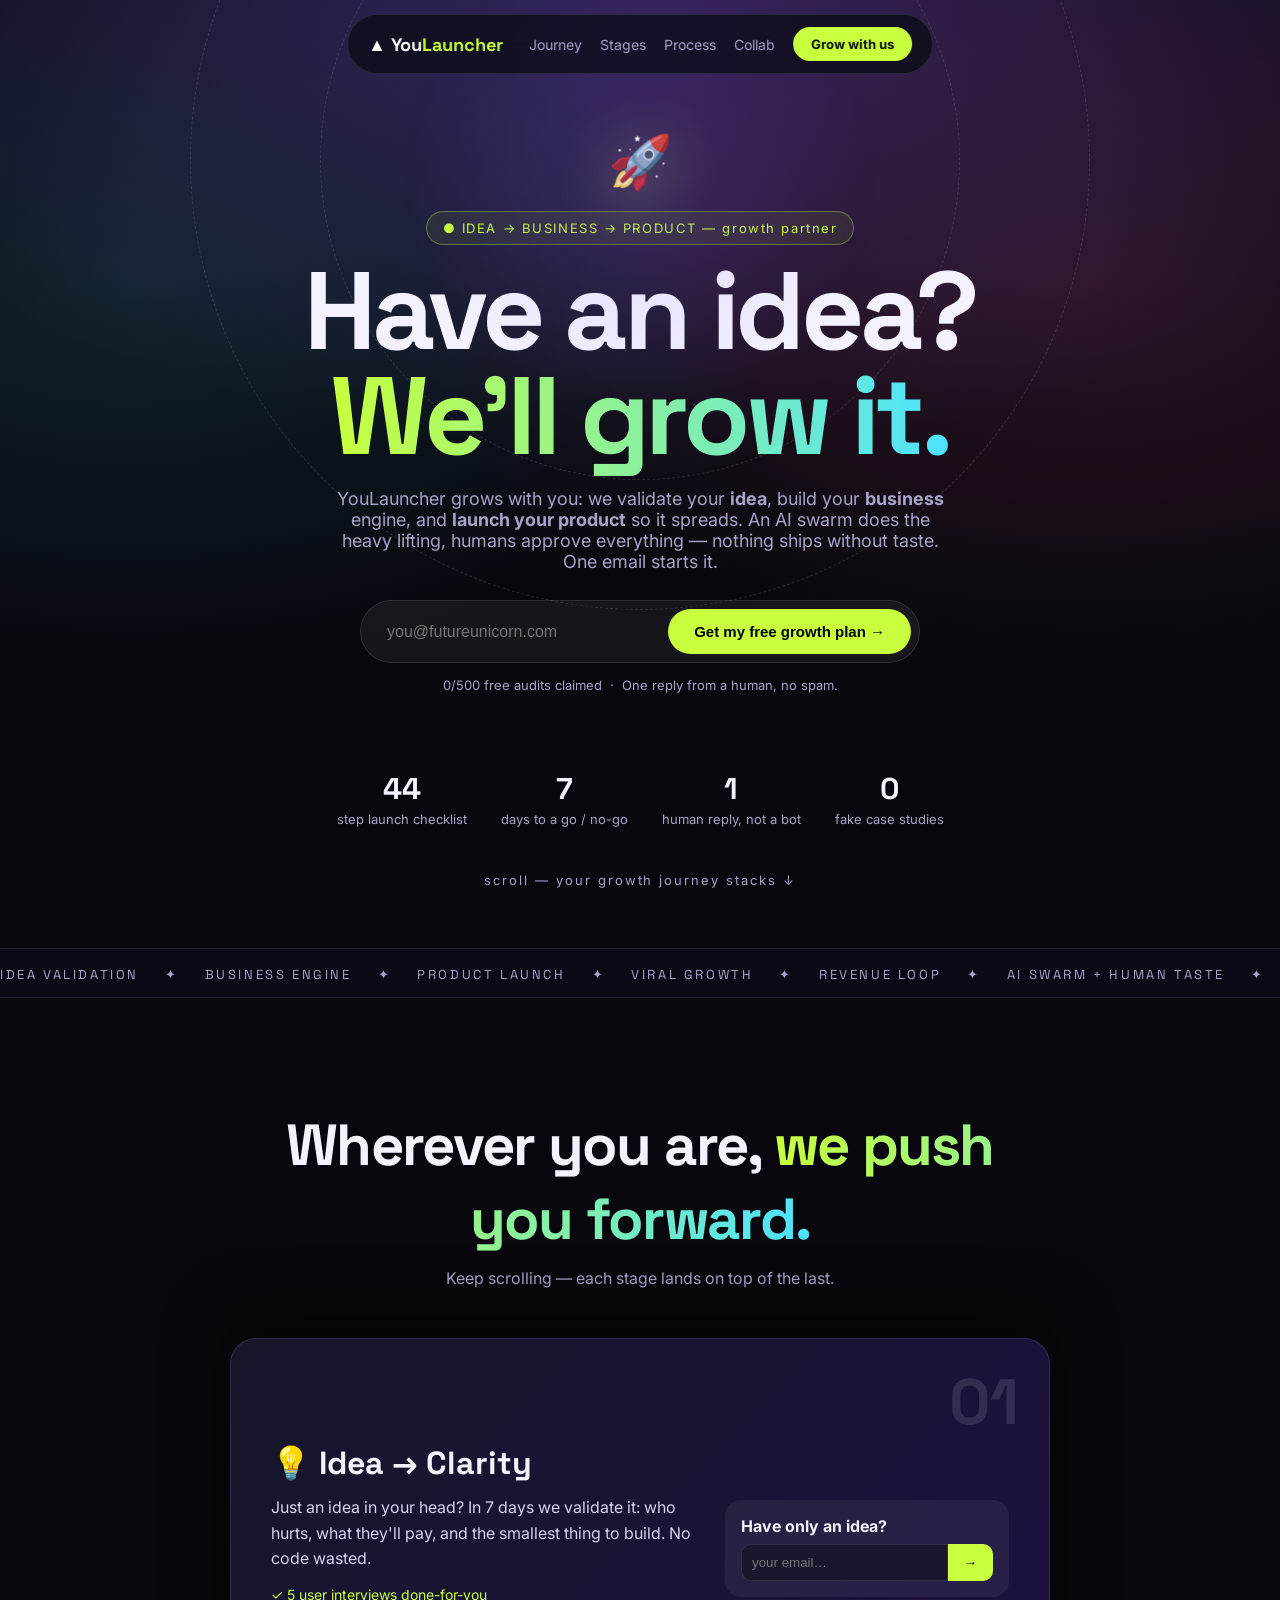
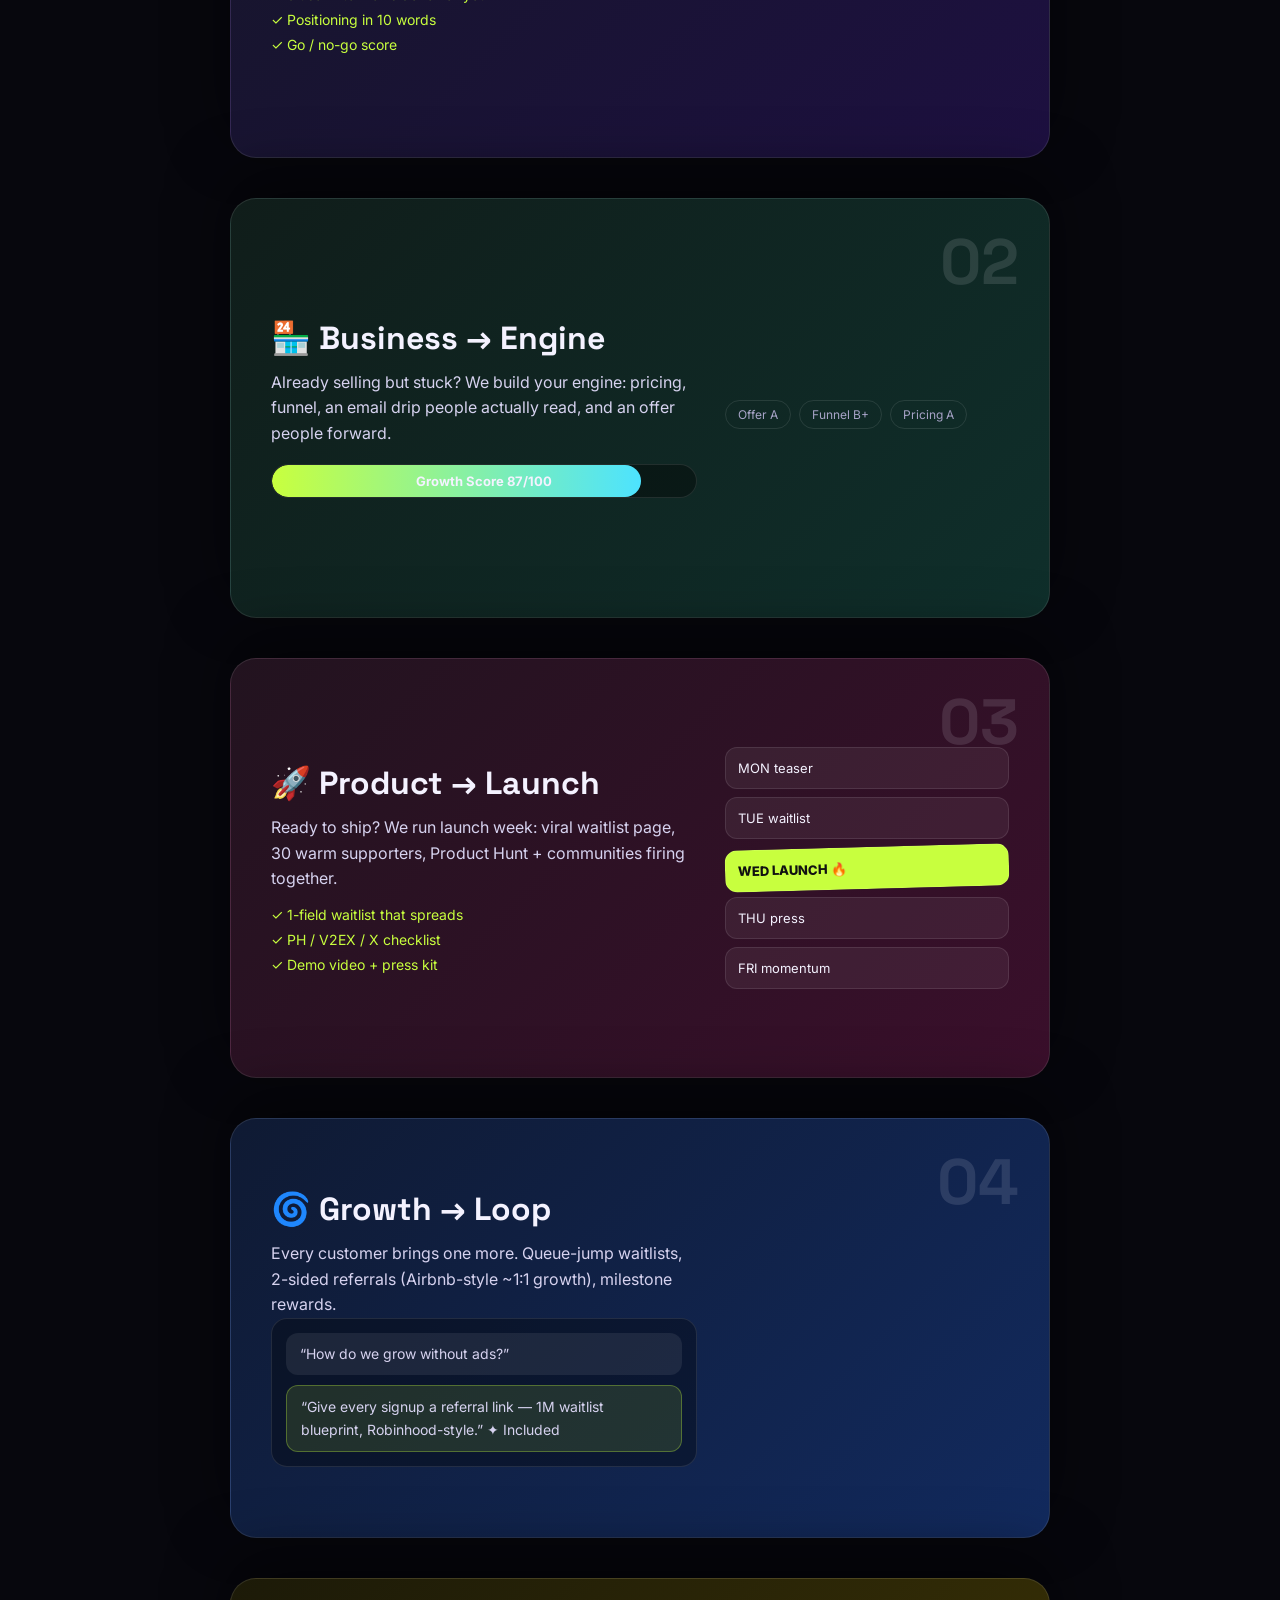
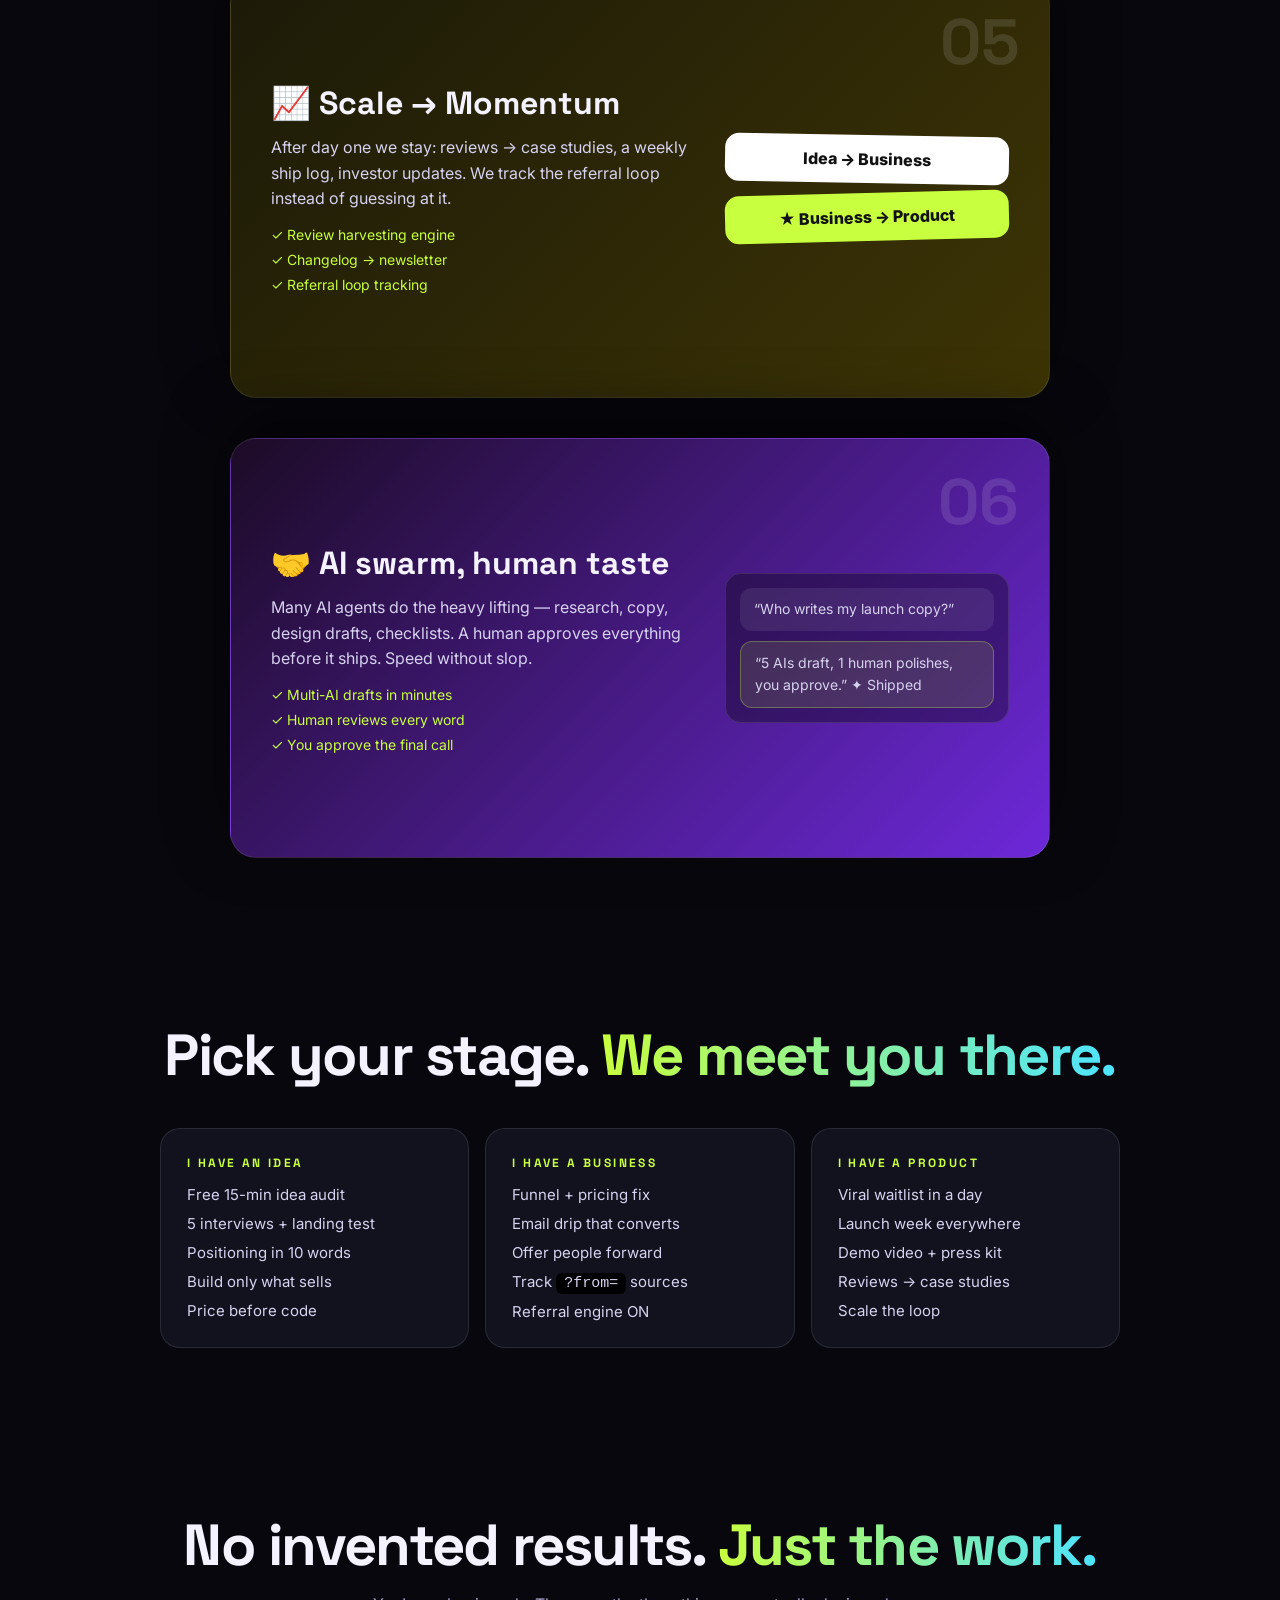
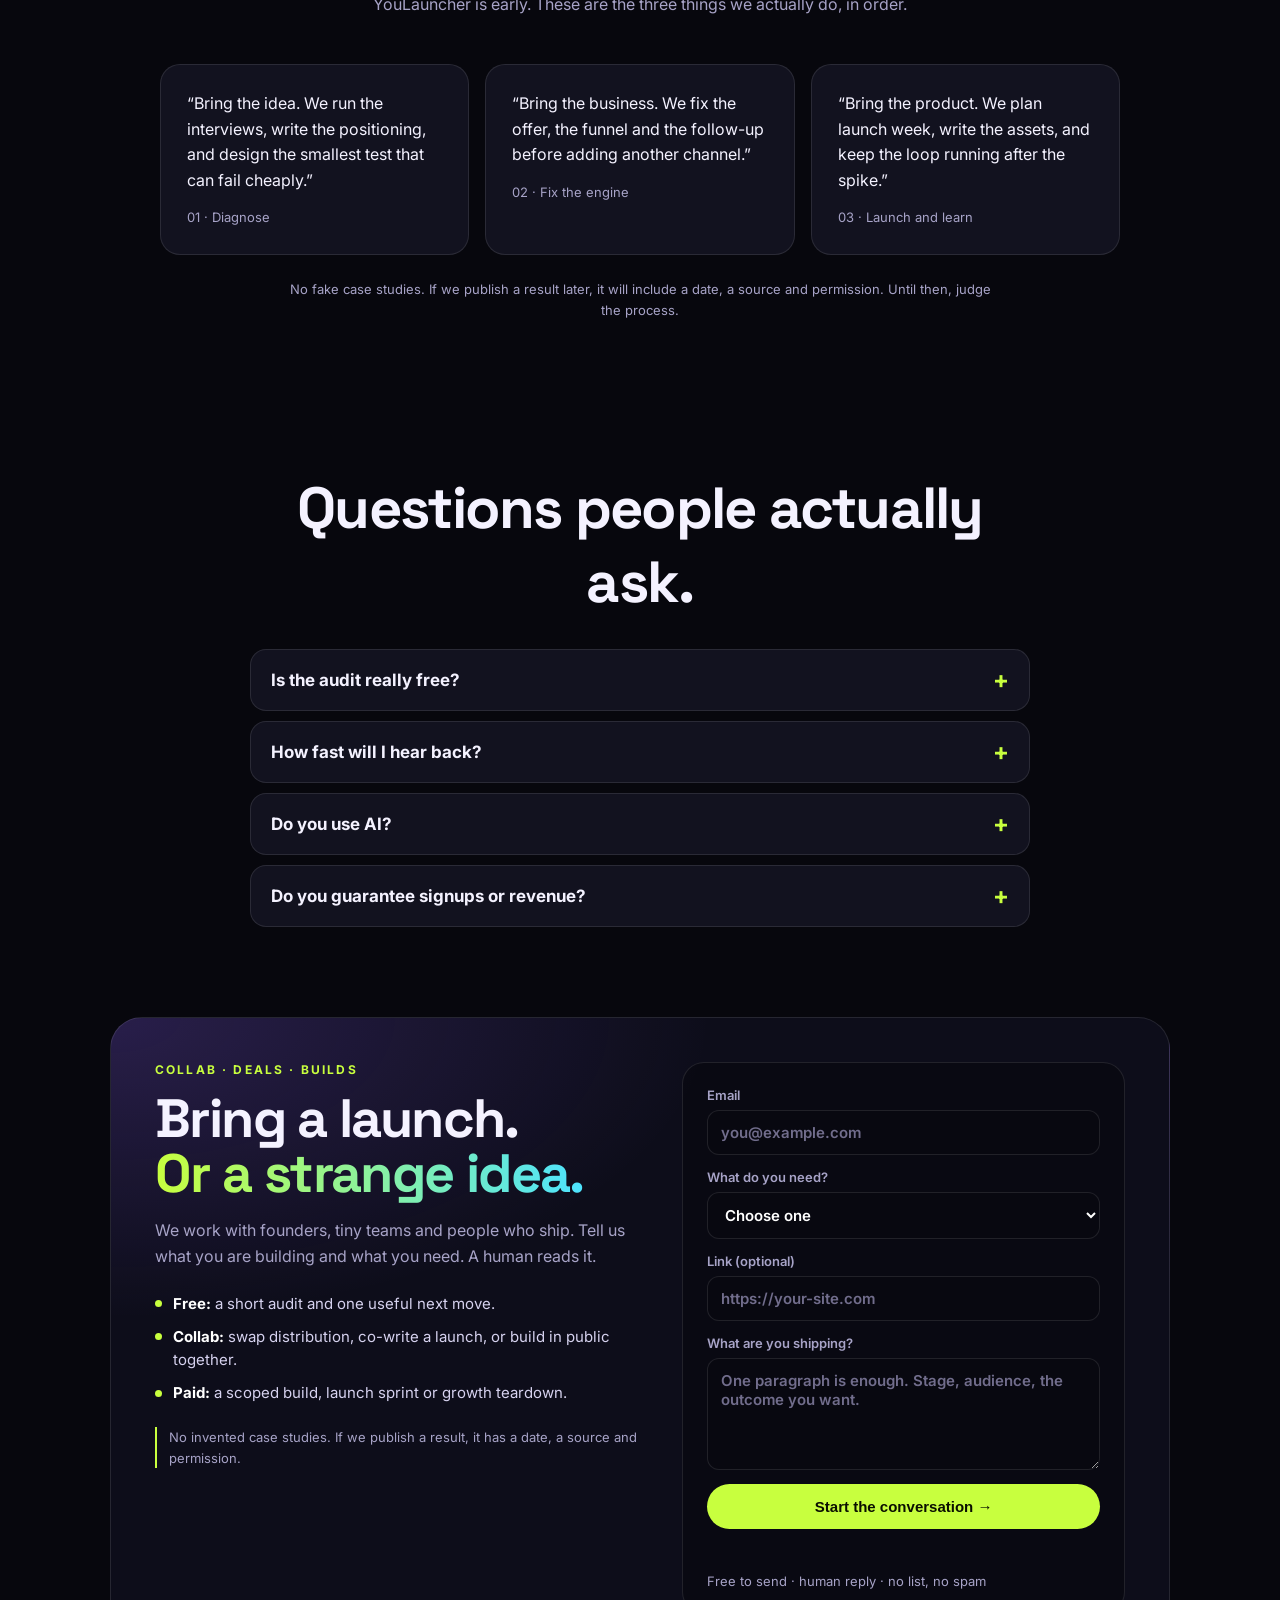
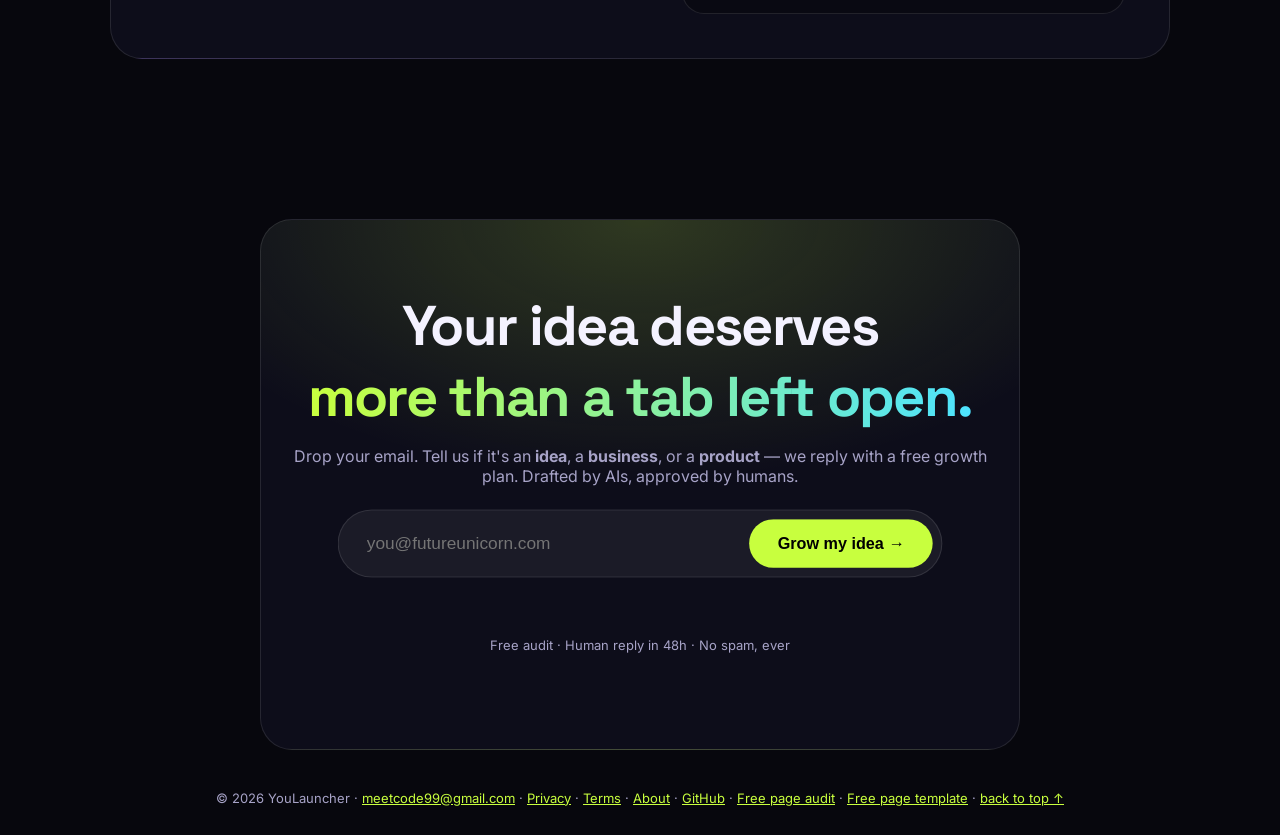
==== commit 3563196f: "Link FastPress Start from the footer" ====
--- a/index.html
+++ b/index.html
@@ -311,6 +311,7 @@
     <a href="privacy.html">Privacy</a> · <a href="terms.html">Terms</a> · <a href="about.html">About</a> ·
     <a href="https://github.com/fastpresspages/YouLauncher">GitHub</a> ·
     <a href="https://fastpresspages.github.io/launchgrade/">Free page audit</a> ·
+    <a href="https://fastpresspages.github.io/fastpress-start/">Free page template</a> ·
     <a href="#top">back to top ↑</a>
   </footer>
 </section>
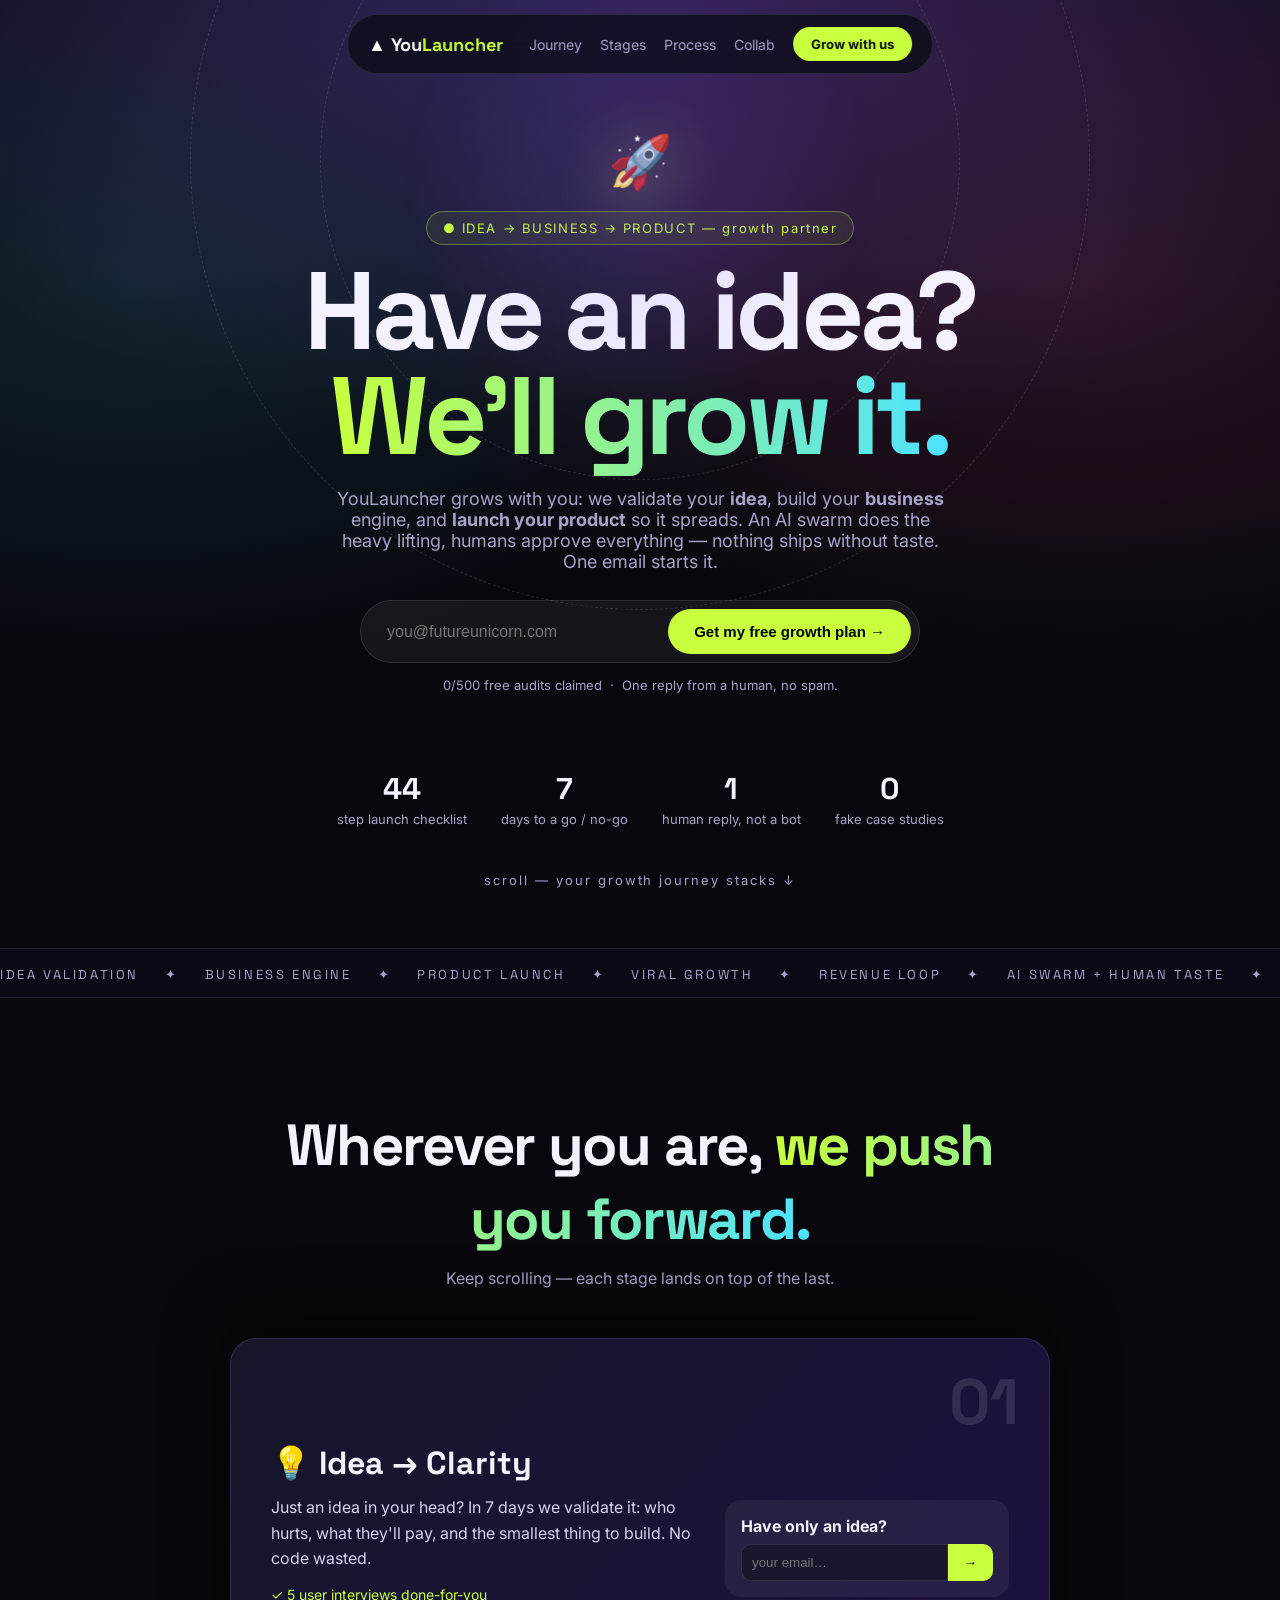
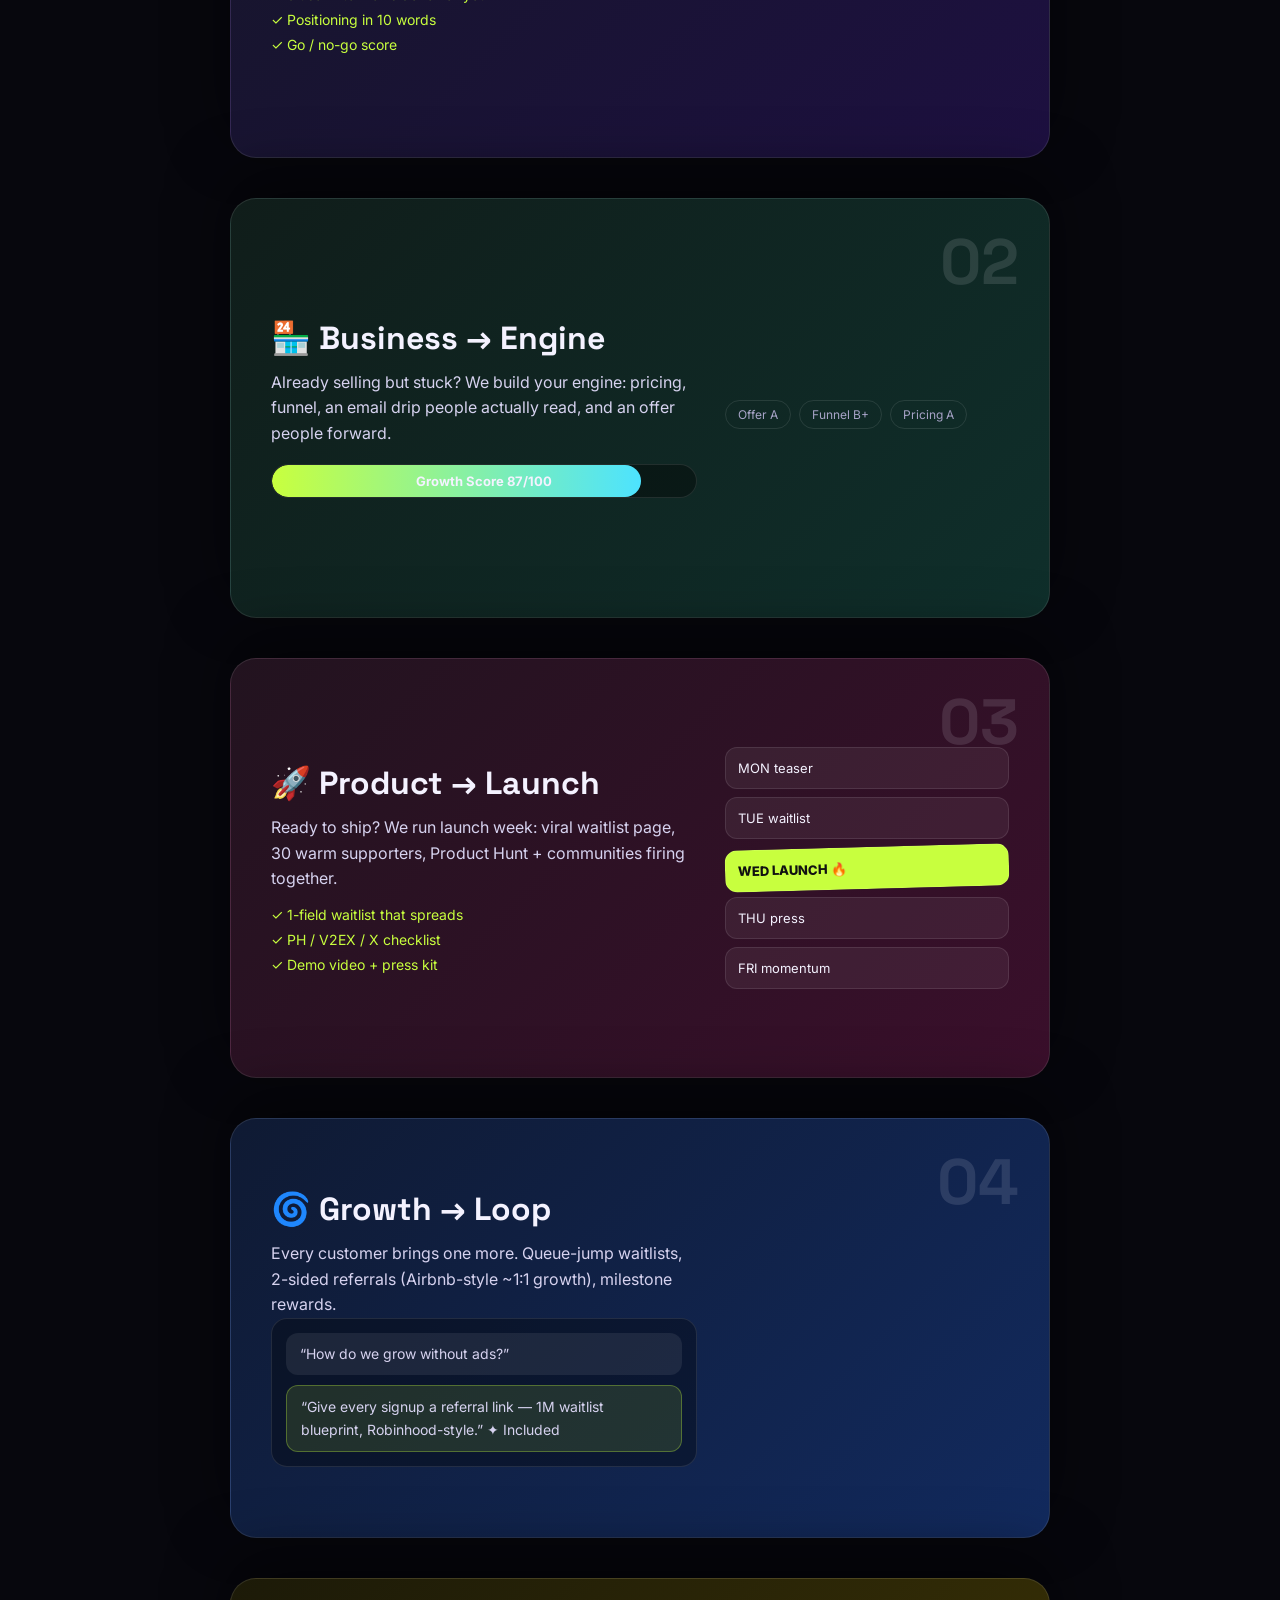
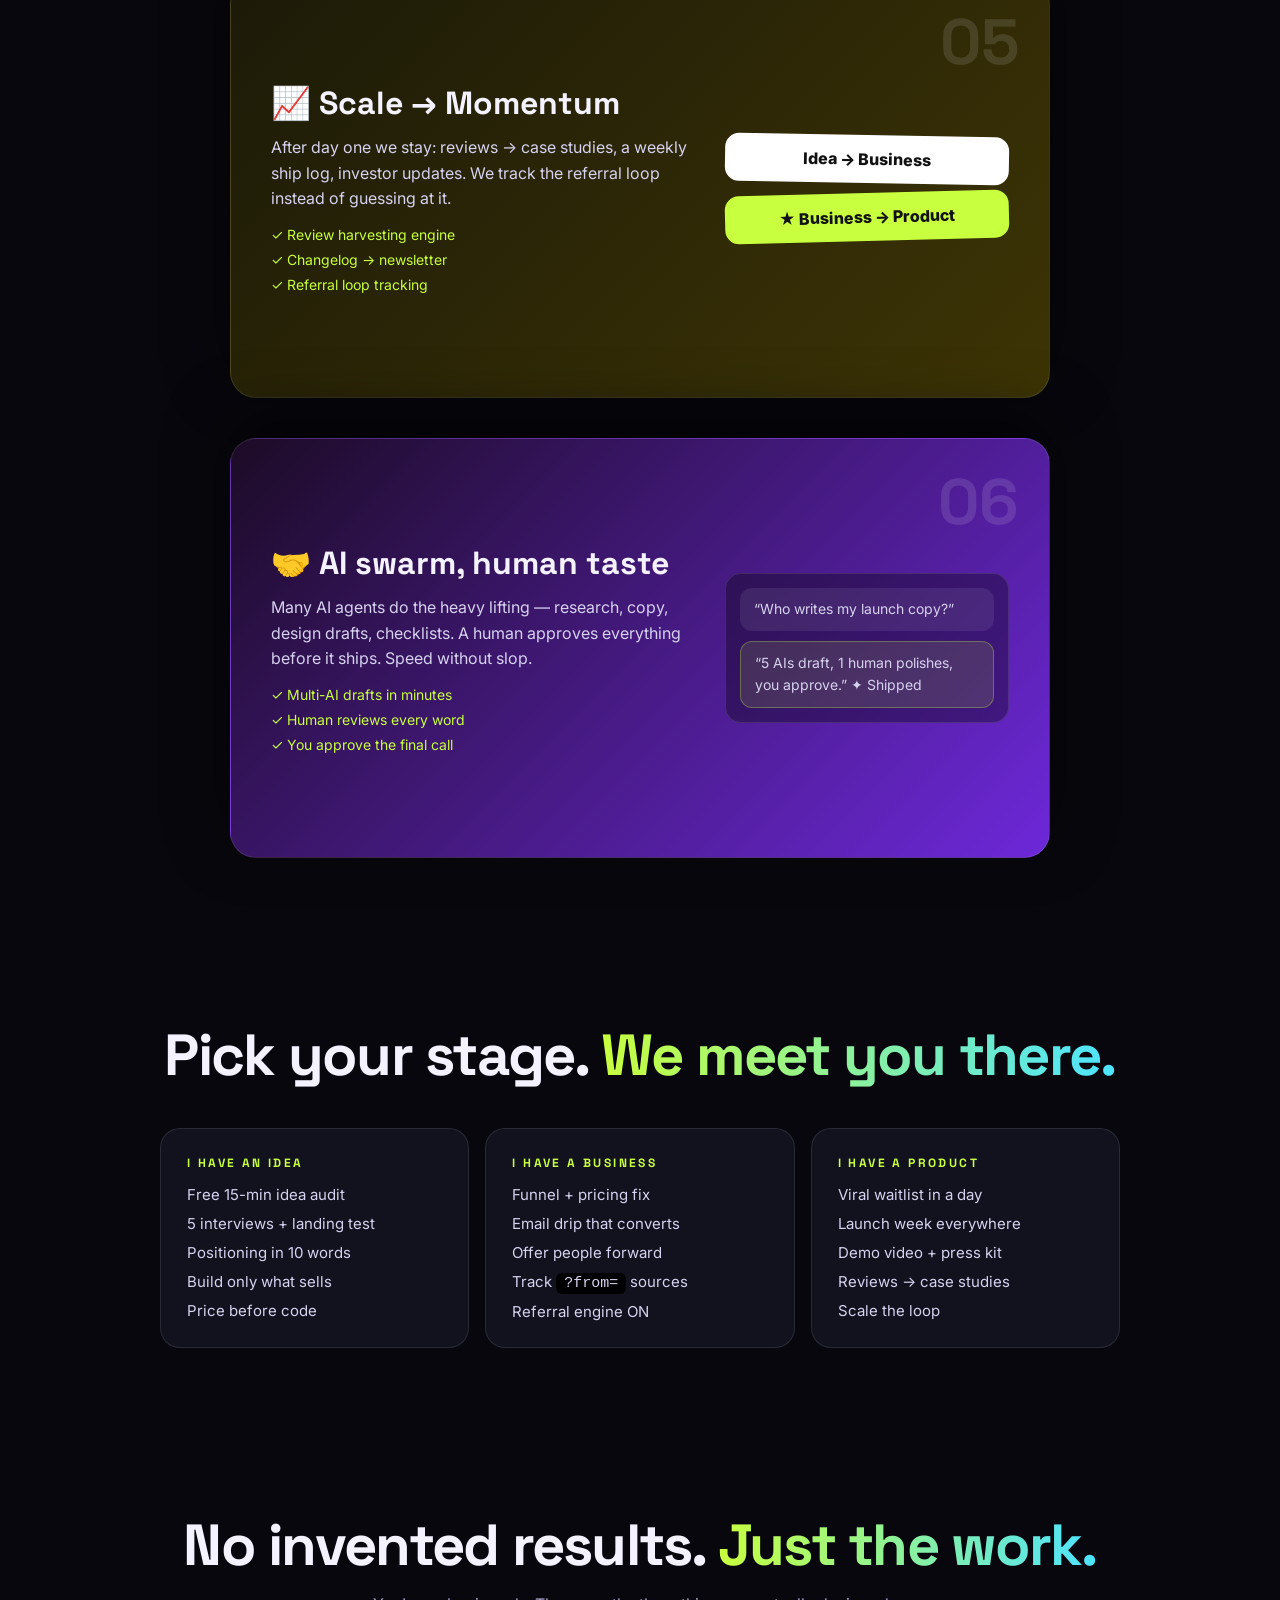
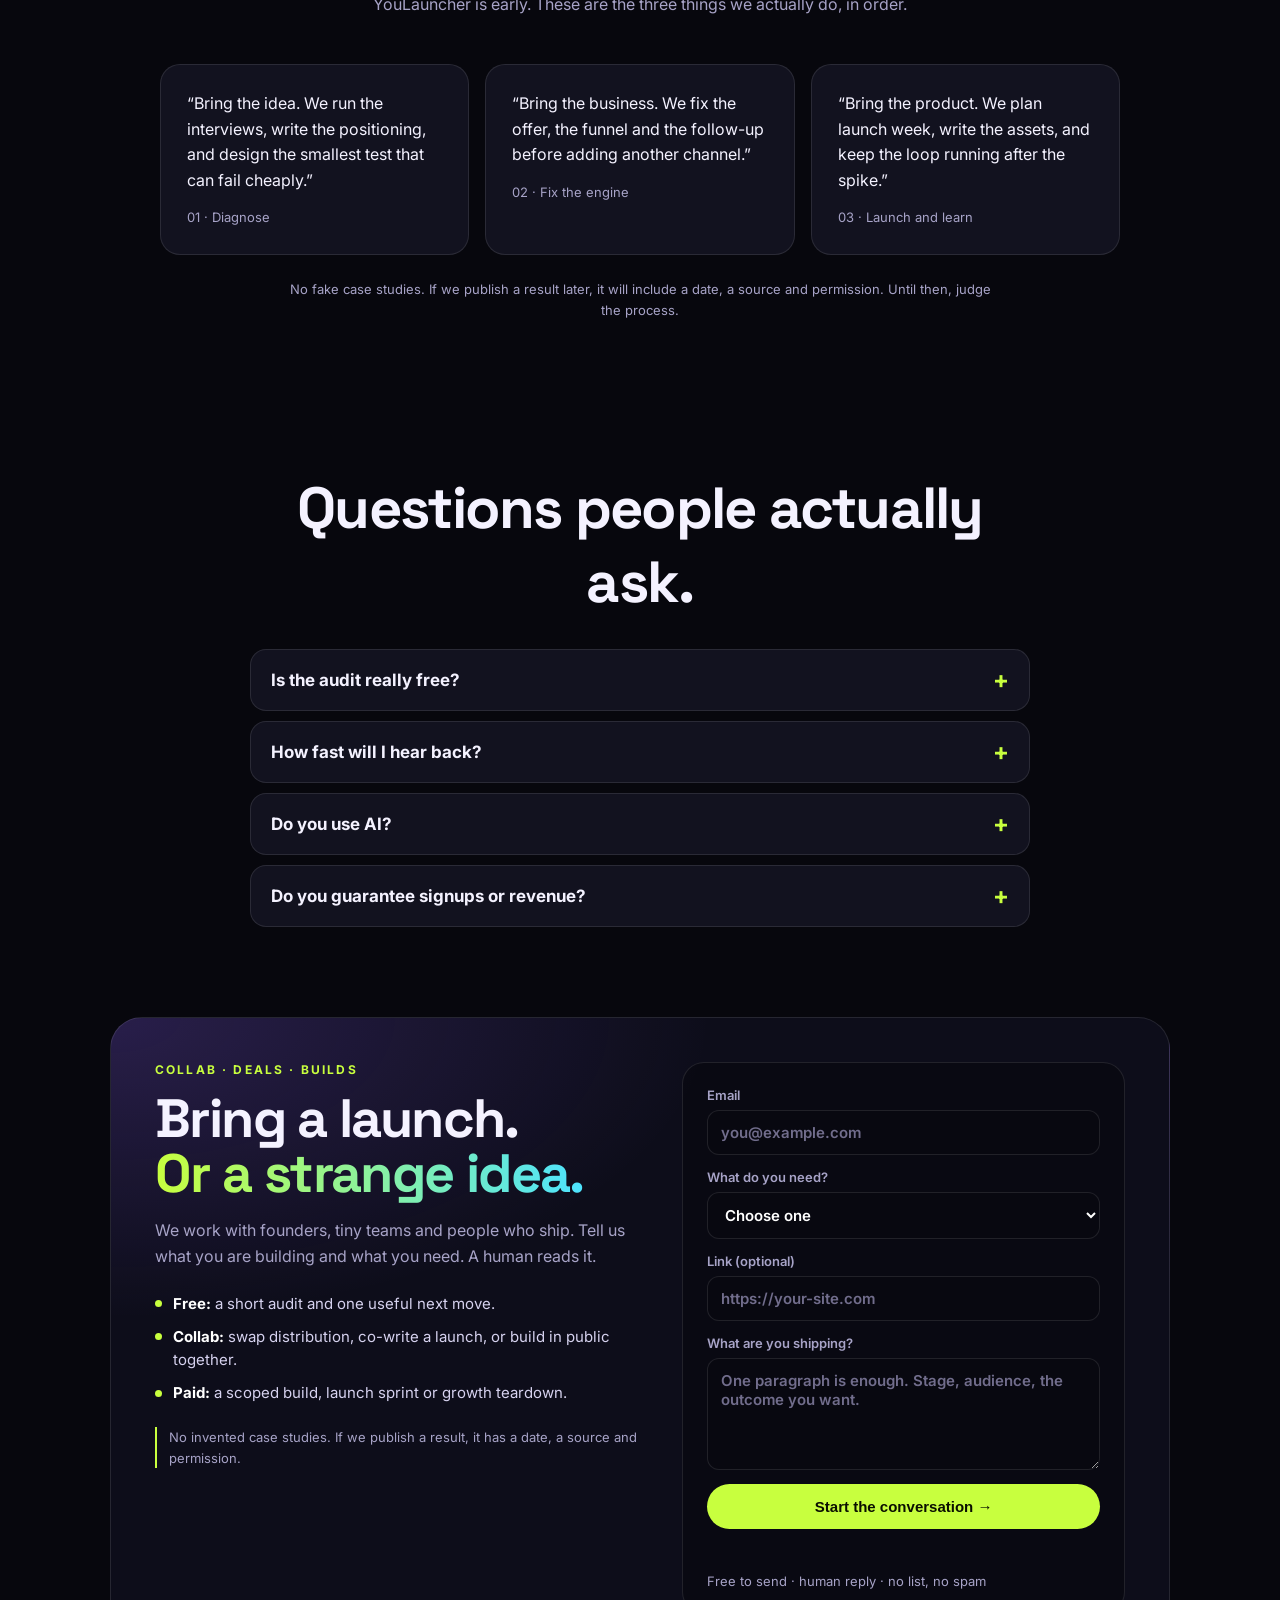
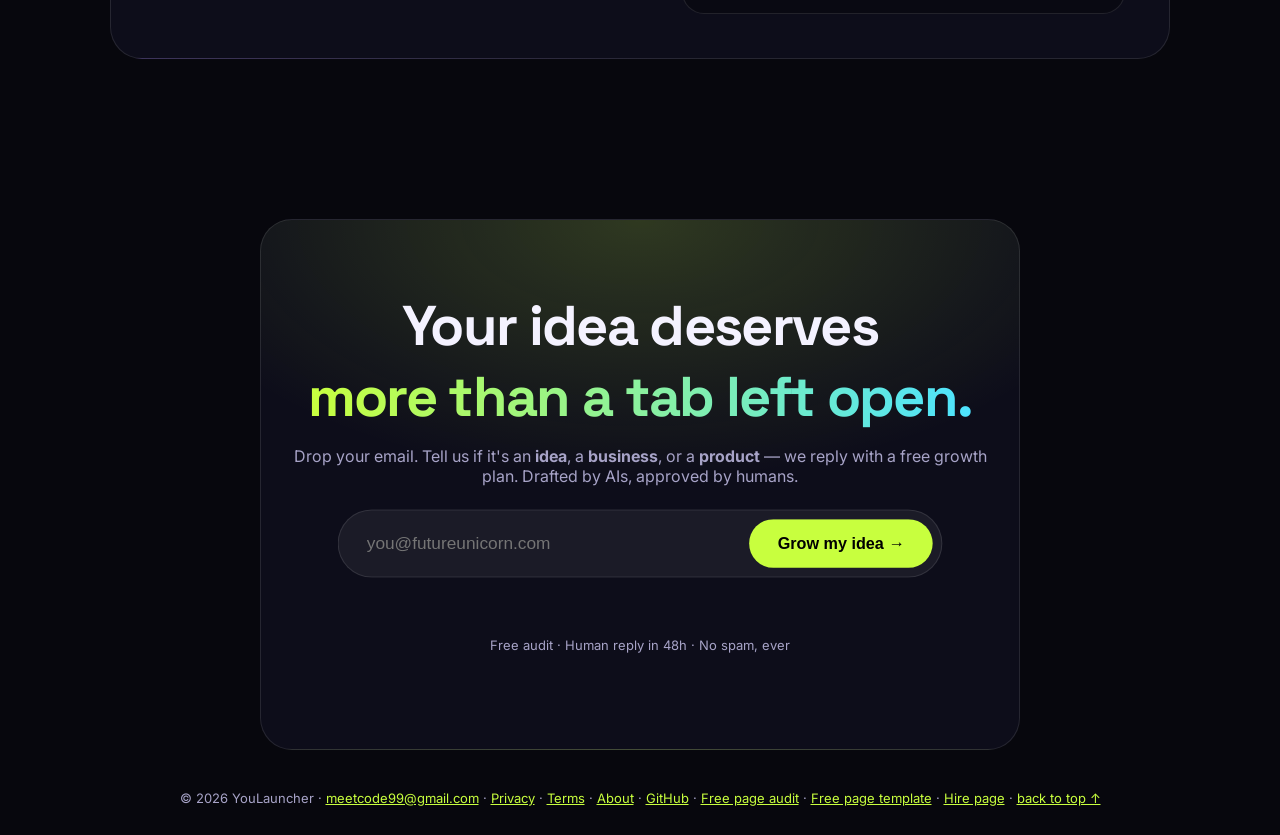
==== commit a478ca87: "Link the hire page from the footer" ====
--- a/index.html
+++ b/index.html
@@ -312,6 +312,7 @@
     <a href="https://github.com/fastpresspages/YouLauncher">GitHub</a> ·
     <a href="https://fastpresspages.github.io/launchgrade/">Free page audit</a> ·
     <a href="https://fastpresspages.github.io/fastpress-start/">Free page template</a> ·
+    <a href="https://fastpresspages.github.io/hire-me/">Hire page</a> ·
     <a href="#top">back to top ↑</a>
   </footer>
 </section>
